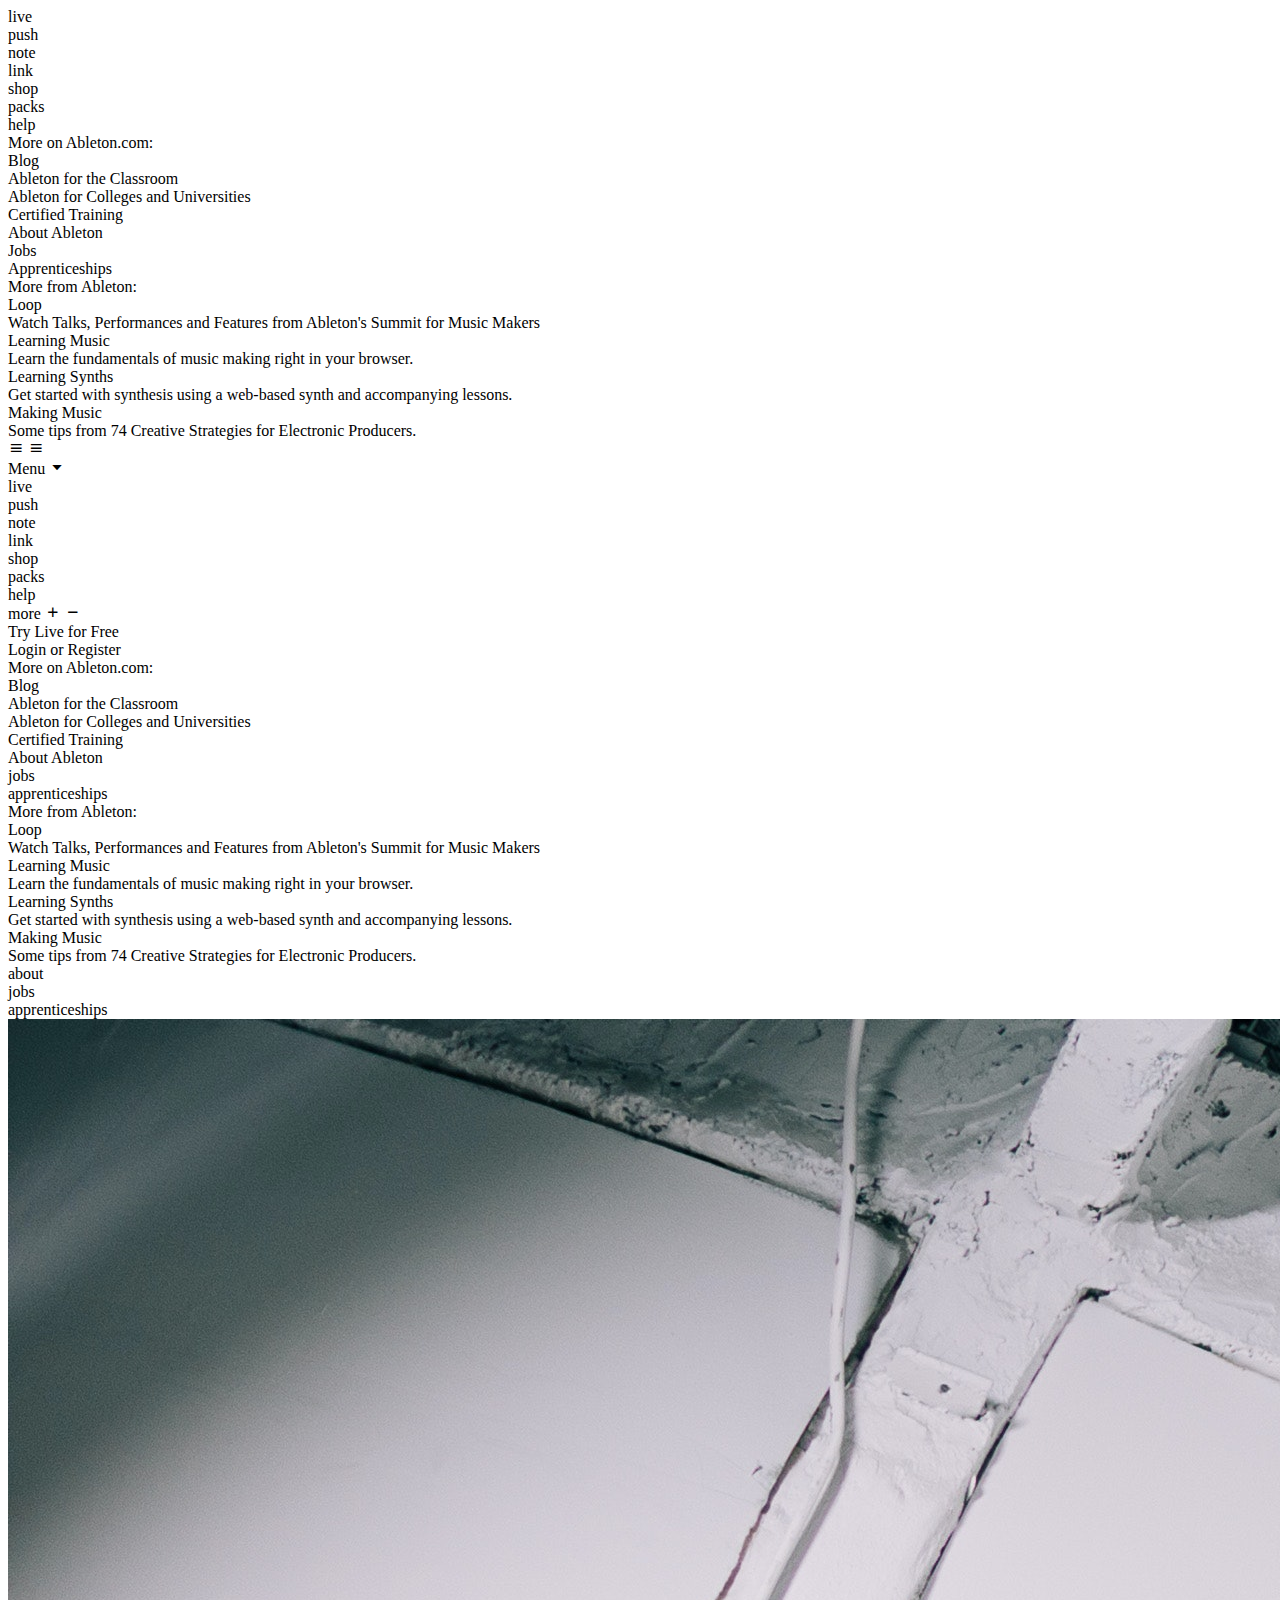
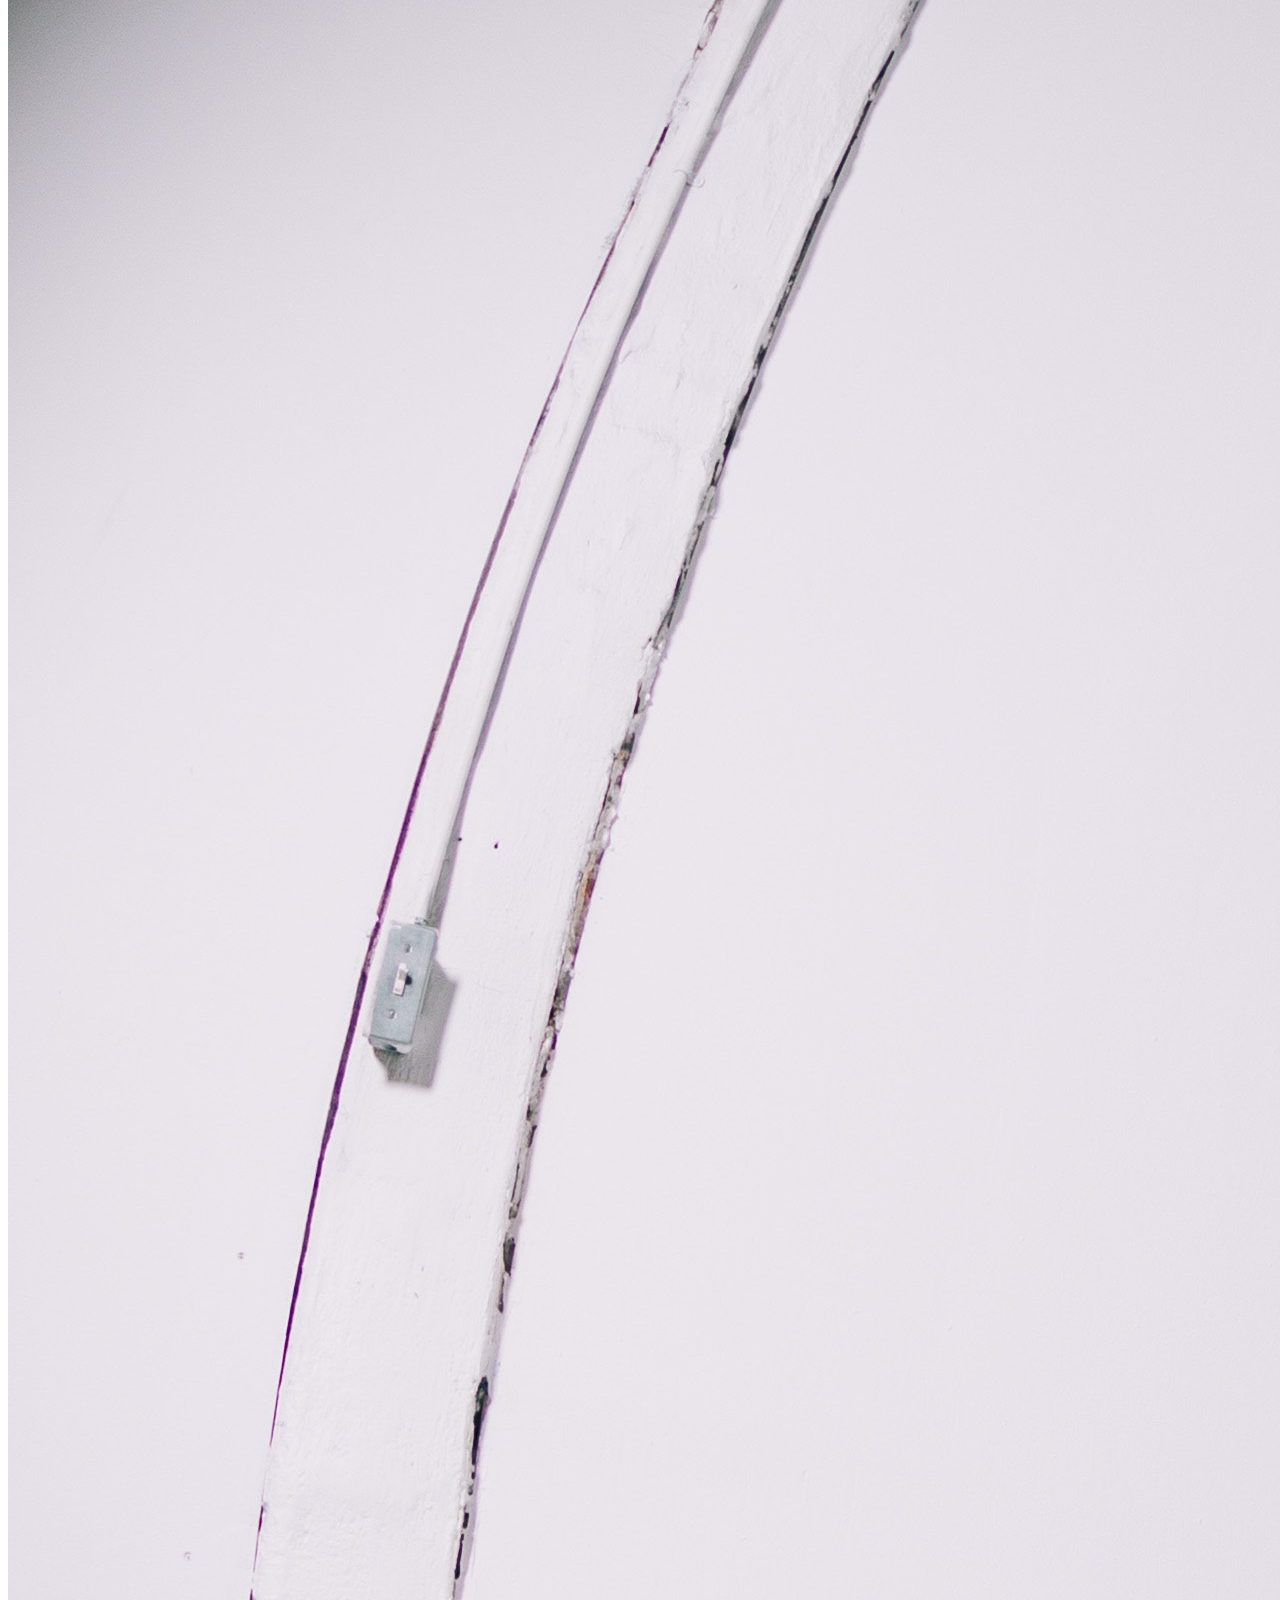
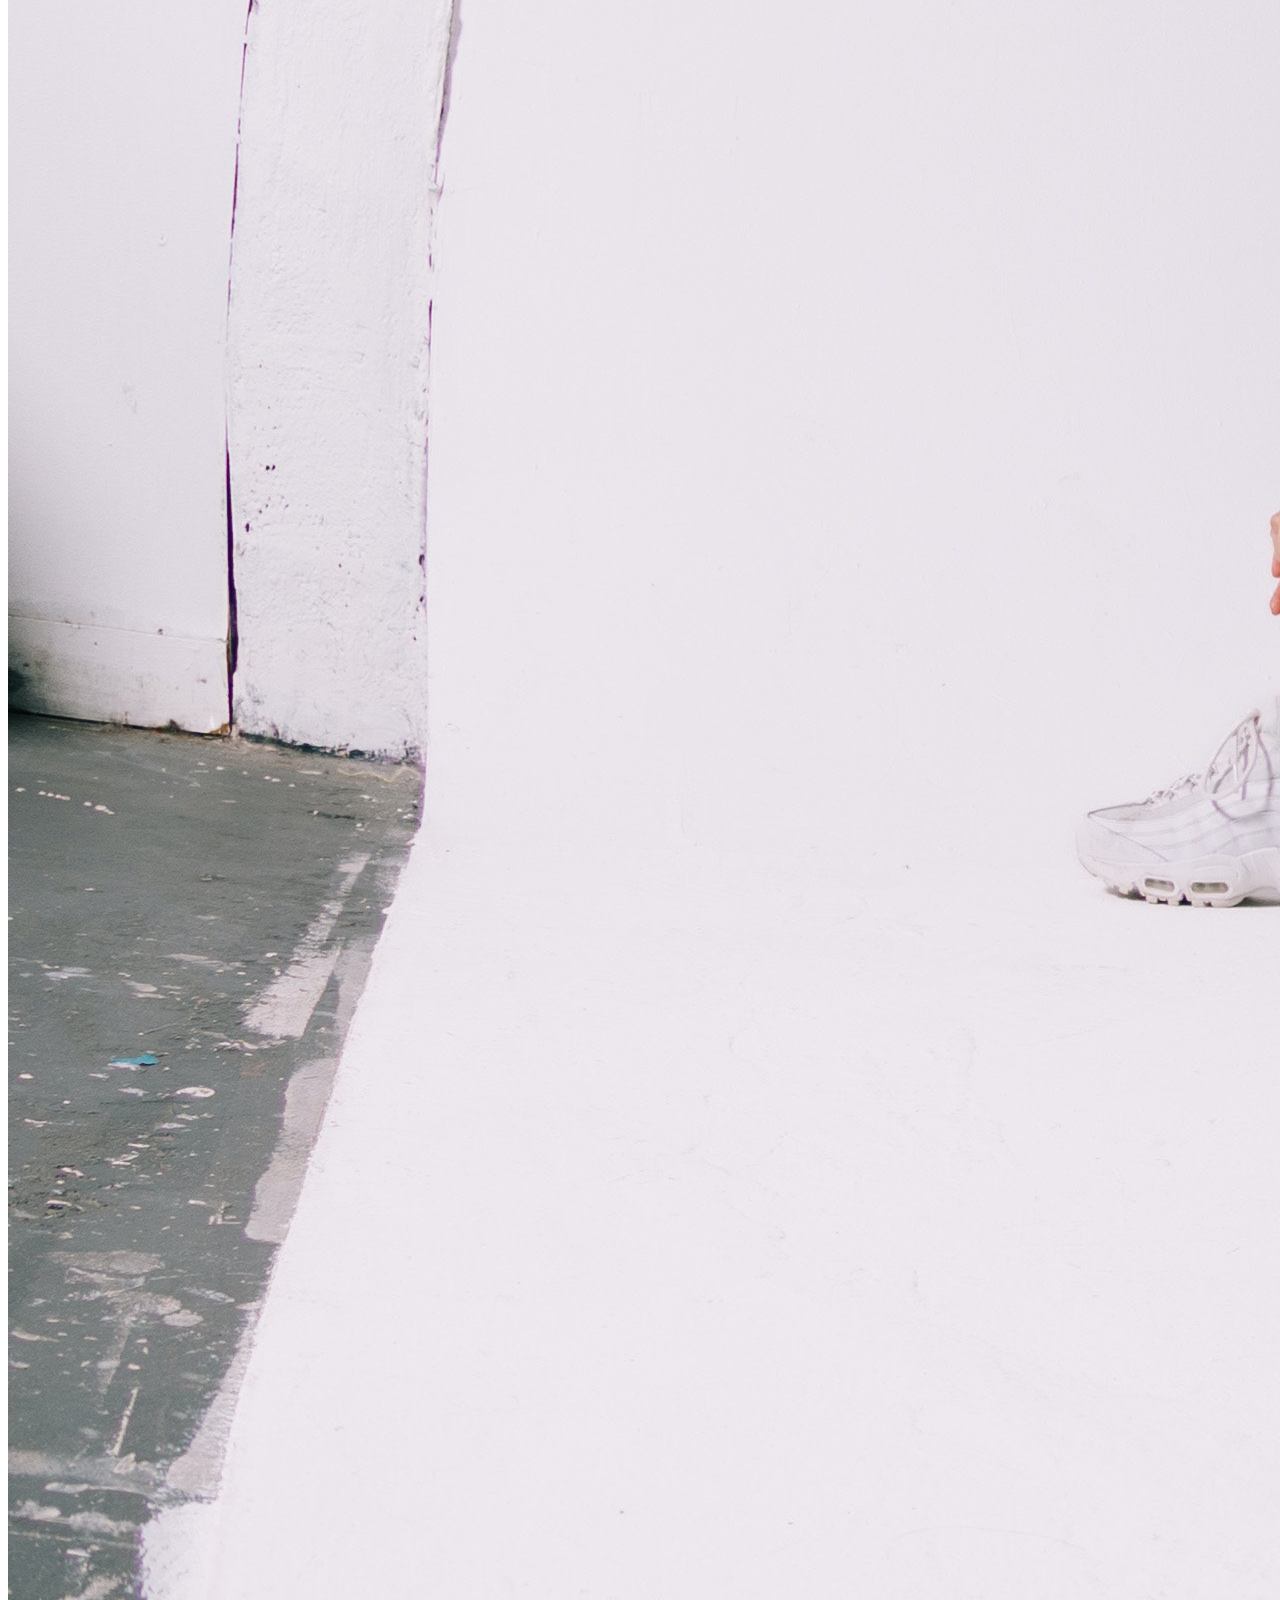
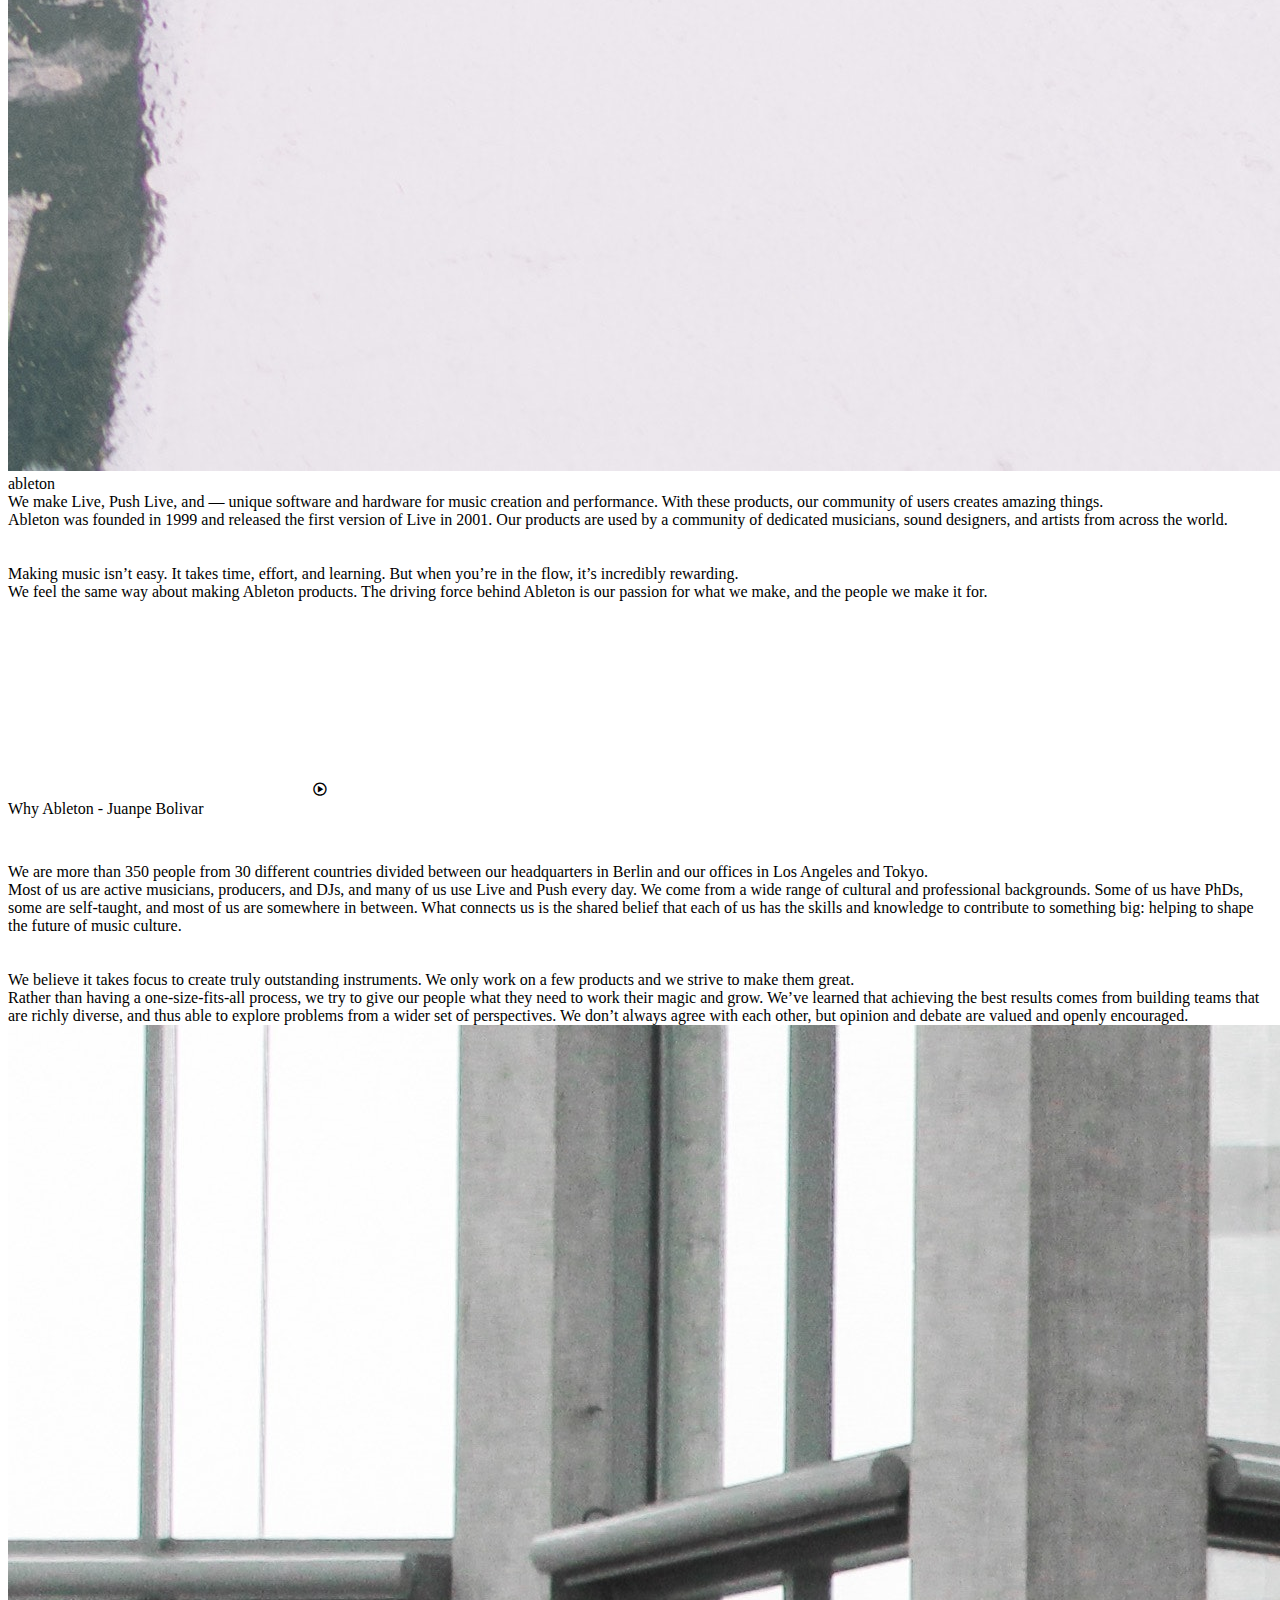
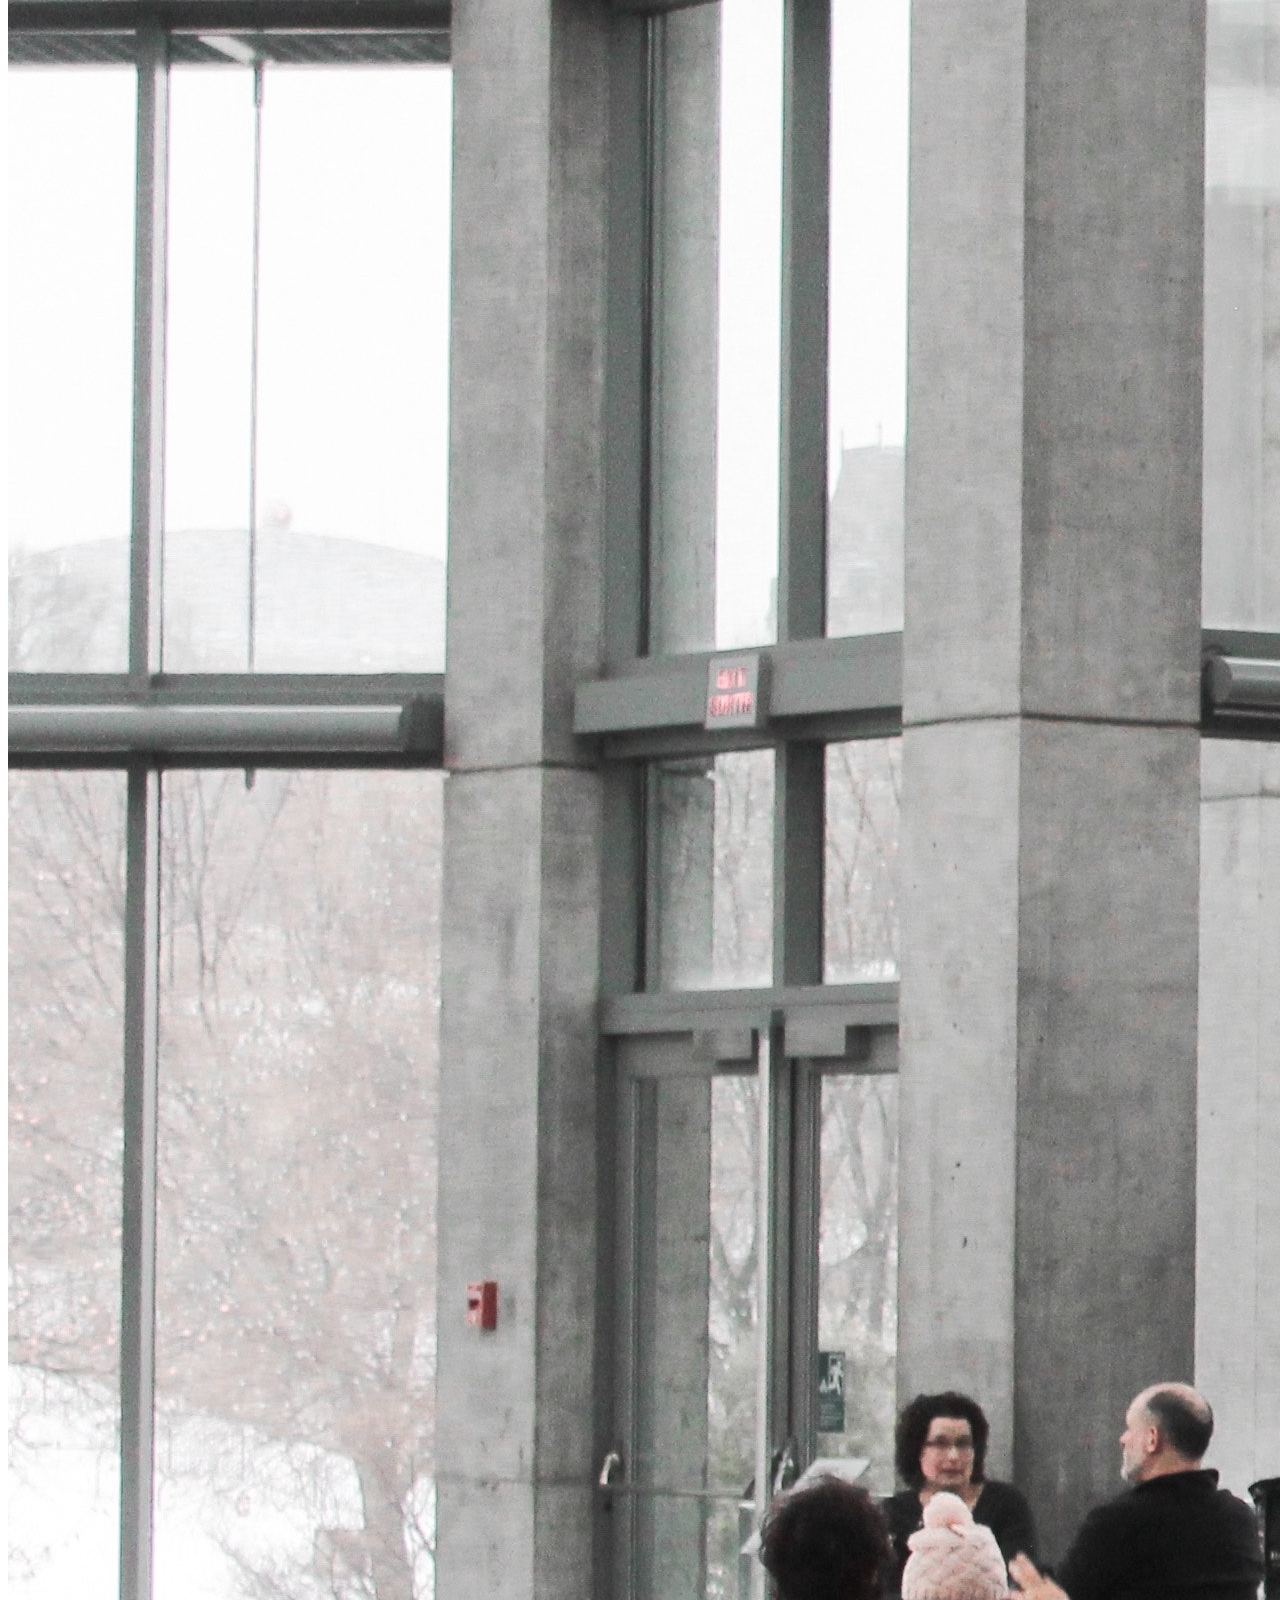
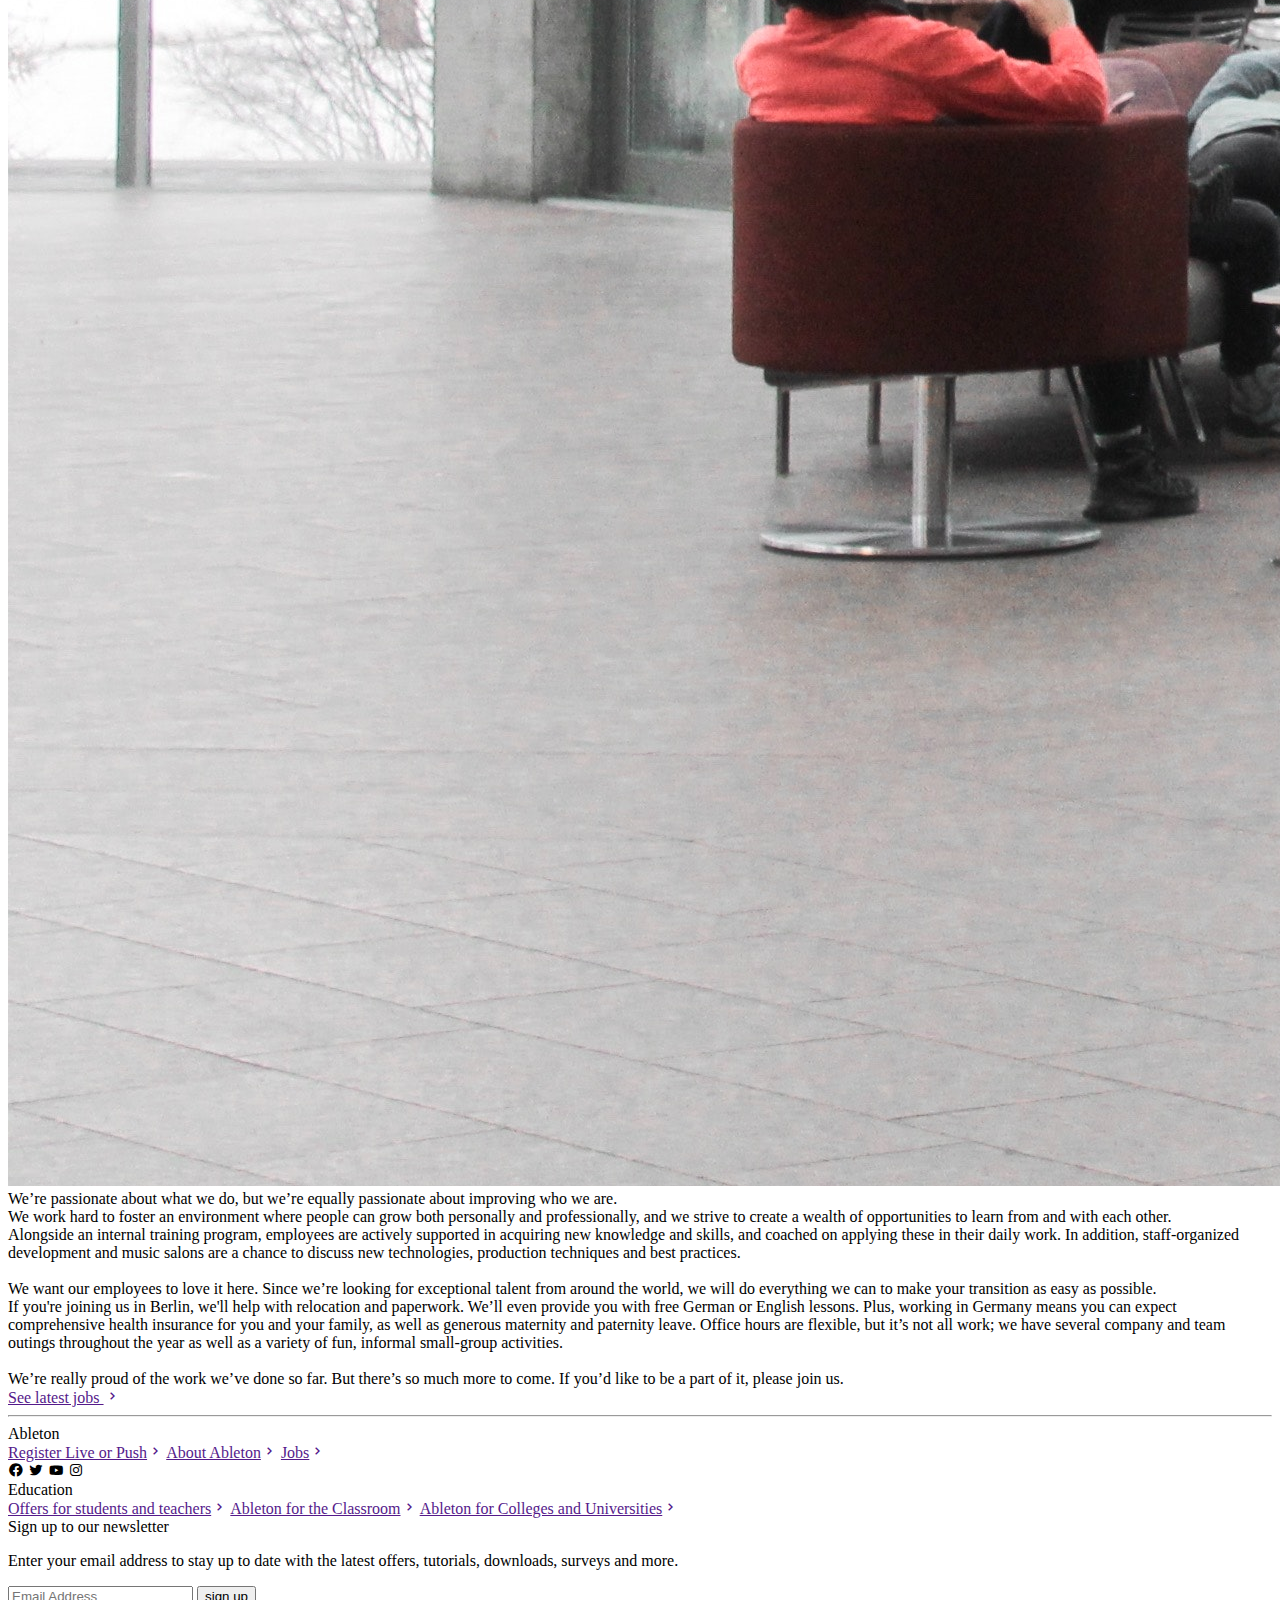
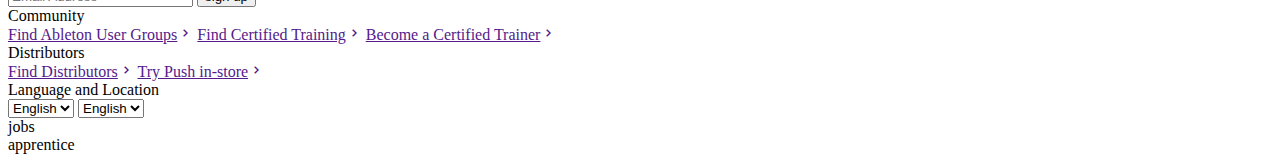
==== Ableton/index.html @ a2ae0f36 "Ableton" ====
<!DOCTYPE html>
<html lang="en">

<head>
    <meta charset="UTF-8">
    <meta http-equiv="X-UA-Compatible" content="IE=edge">
    <meta name="viewport" content="width=device-width, initial-scale=1.0">
    <title>Document</title>
    <link rel="stylesheet" href="/index.css">
    <!-- importing boxicons -->
    <link href='https://unpkg.com/boxicons@2.1.4/css/boxicons.min.css' rel='stylesheet'>
    <!-- import gfont jost -->
    <link rel="preconnect" href="https://fonts.googleapis.com">
    <link rel="preconnect" href="https://fonts.gstatic.com" crossorigin>
    <link href="https://fonts.googleapis.com/css2?family=Jost&display=swap" rel="stylesheet">
</head>

<body>
    <div class="content">
        <div class="overlay-nav" id="hidden_nav">
            <div class="hidnav">
                <div class="hidnav-nav">
                    <div class="nav-item">live</div>
                    <div class="nav-item">push</div>
                    <div class="nav-item">note</div>
                    <div class="nav-item">link</div>
                    <div class="nav-item">shop</div>
                    <div class="nav-item">packs</div>
                    <div class="nav-item">help</div>
                </div>
                <div class="more-info">
                    <div class="top-info">
                        <div class="heading">More on Ableton.com:</div>
                        <div class="items">
                            <div class="item">Blog</div>
                            <div class="item">Ableton for the Classroom</div>
                            <div class="item">Ableton for Colleges and Universities</div>
                            <div class="item">Certified Training</div>
                            <div class="item" id="about" onclick="setSelected('about')">About Ableton</div>
                            <div class="item">Jobs</div>
                            <div class="item">Apprenticeships</div>
                        </div>
                    </div>
                    <div class="bottom-info">
                        <div class="heading">More from Ableton:</div>
                        <div class="sub-contents">
                            <div class="sub-content">
                                <div class="sub-heading">Loop</div>
                                <div class="contents">
                                    Watch Talks, Performances and Features from Ableton's Summit for Music Makers
                                </div>
                            </div>
                            <div class="sub-content">
                                <div class="sub-heading">Learning Music</div>
                                <div class="contents">
                                    Learn the fundamentals of music making right in your browser.
                                </div>
                            </div>
                            <div class="sub-content">
                                <div class="sub-heading">Learning Synths</div>
                                <div class="contents">
                                    Get started with synthesis using a web-based synth and accompanying lessons.
                                </div>
                            </div>
                            <div class="sub-content">
                                <div class="sub-heading">Making Music</div>
                                <div class="contents">
                                    Some tips from 74 Creative Strategies for Electronic Producers.
                                </div>
                            </div>
                        </div>
                    </div>
                </div>
            </div>
        </div>
        <header>
            <nav class="main-nav">
                <div class="before-drop">
                    <div class="logo">
                        <span>
                            <i class='bx bx-menu'></i>
                        </span>
                        <i class='bx bx-menu'></i>
                    </div>
                    <div class="nav-item ham" onclick="shownav()">Menu <span><i class='bx bx-caret-down'></i></span>
                    </div>

                    <div class="nav-items">
                        <div class="nav-item">live</div>
                        <div class="nav-item">push</div>
                        <div class="nav-item">note</div>
                        <div class="nav-item">link</div>
                        <div class="nav-item">shop</div>
                        <div class="nav-item">packs</div>
                        <div class="nav-item">help</div>
                        <div class="nav-item" id="more" onclick="toggleshow()">more
                            <span id="icon">
                                <i class='bx bx-plus'></i>
                            </span>
                            <span id="icon2">
                                <i class='bx bx-minus'></i>
                            </span>
                        </div>
                    </div>
                    <div class="logins">
                        <div class="try">Try Live for Free</div>
                        <div class="login">Login or Register</div>
                    </div>
                </div>
                <div class="dropdown" id="dropdown">
                    <div class="more-info">
                        <div class="top-info">
                            <div class="heading">More on Ableton.com:</div>
                            <div class="items">
                                <div class="item">Blog</div>
                                <div class="item">Ableton for the Classroom</div>
                                <div class="item">Ableton for Colleges and Universities</div>
                                <div class="item">Certified Training</div>
                                <div class="item" id="about" onclick="setSelected('about')">About Ableton</div>
                                <div class="nav-item" onclick="setSelected('jobs')">jobs</div>
                                <div class="nav-item" onclick="setSelected('apprentice')">apprenticeships</div>
                            </div>
                        </div>
                        <div class="bottom-info">
                            <div class="heading">More from Ableton:</div>
                            <div class="sub-contents">
                                <div class="sub-content">
                                    <div class="sub-heading">Loop</div>
                                    <div class="contents">
                                        Watch Talks, Performances and Features from Ableton's Summit for Music Makers
                                    </div>
                                </div>
                                <div class="sub-content">
                                    <div class="sub-heading">Learning Music</div>
                                    <div class="contents">
                                        Learn the fundamentals of music making right in your browser.
                                    </div>
                                </div>
                                <div class="sub-content">
                                    <div class="sub-heading">Learning Synths</div>
                                    <div class="contents">
                                        Get started with synthesis using a web-based synth and accompanying lessons.
                                    </div>
                                </div>
                                <div class="sub-content">
                                    <div class="sub-heading">Making Music</div>
                                    <div class="contents">
                                        Some tips from 74 Creative Strategies for Electronic Producers.
                                    </div>
                                </div>
                            </div>
                        </div>
                    </div>
                </div>


            </nav>

            <nav>
                <div class="sub-nav-items sub-nav">
                    <div class="nav-item" id="about" onclick="setSelected('about')">about</div>
                    <div class="nav-item" id="jobs" onclick="setSelected('jobs')">jobs</div>
                    <div class="nav-item" id="apprentice" onclick="setSelected('apprentice')">apprenticeships</div>
                </div>
            </nav>
        </header>
        <section id="about-content">
            <div>
                <div class="topsection">
                    <div class="test">
                        <img src="./assets/img/pic1.jpg" />
                        <div class="brand">ableton</div>
                    </div>

                </div>
            </div>

            <div class="intro-text">
                <div class="intro-bold">
                    We make <span>Live</span>, <span>Push</span> <span>Live</span>, and — unique software and hardware
                    for
                    music creation and performance. With these products, our community of users creates amazing things.
                </div>
                <div class="intro-reg">
                    Ableton was founded in 1999 and released the first version of Live in 2001. Our products are used by
                    a
                    community of dedicated musicians, sound designers, and artists from across the world.
                </div>
            </div>

            <div class="gallery1">
                <img class="big-image" src="/assets/img/pic3.jpg" alt="">

                <div class="backsplash">
                    <img class="small-image" src="/assets/img/pic2.jpg" alt="">
                </div>
            </div>

            <div class="intro-text">
                <div class="intro-bold">
                    Making music isn’t easy. It takes time, effort, and learning. But when you’re in the flow, it’s
                    incredibly rewarding.
                </div>
                <div class="intro-reg">
                    We feel the same way about making Ableton products. The driving force behind Ableton is our passion
                    for
                    what we make, and the people we make it for.
                </div>
            </div>

            <div style="margin: 5vh 0">
                <div class="video1">
                    <video id="vid" src="/assets/vid/video.mp4"></video>
                    <i id="play" class='bx bx-play-circle'></i>
                    <div class="caption">Why Ableton - Juanpe Bolivar</div>
                </div>
            </div>

            <div class="intro-text">
                <div class="intro-bold">
                    We are more than 350 people from 30 different countries divided between our headquarters in Berlin
                    and our offices in Los Angeles and Tokyo.
                </div>
                <div class="intro-reg">
                    Most of us are active musicians, producers, and DJs, and many of us use Live and Push every day. We
                    come from a wide range of cultural and professional backgrounds. Some of us have PhDs, some are
                    self-taught, and most of us are somewhere in between. What connects us is the shared belief that
                    each of us has the skills and knowledge to contribute to something big: helping to shape the future
                    of music culture.
                </div>
            </div>

            <div class="gallery2">
                <img class="big-image2" src="/assets/img/pic6.jpg" alt="">

                <div class="backsplash2">
                    <img class="small-image12" src="/assets/img/pic4.jpg" alt="">
                    <img class="small-image12" src="/assets/img/pic5.jpg" alt="">
                </div>
            </div>

            <div class="intro-text">
                <div class="intro-bold">
                    We believe it takes focus to create truly outstanding instruments. We only work on a few products
                    and we strive to make them great.
                </div>
                <div class="intro-reg">
                    Rather than having a one-size-fits-all process, we try to give our people what they need to work
                    their magic and grow. We’ve learned that achieving the best results comes from building teams that
                    are richly diverse, and thus able to explore problems from a wider set of perspectives. We don’t
                    always agree with each other, but opinion and debate are valued and openly encouraged.
                </div>
            </div>

            <div>
                <div class="topsection">
                    <div class="test">
                        <img src="./assets/img/pic7.jpg" />
                    </div>

                </div>
            </div>

            <div class="intro-text">
                <div class="intro-bold">
                    We’re passionate about what we do, but we’re equally passionate about improving who we are.
                </div>
                <div class="intro-reg">
                    We work hard to foster an environment where people can grow both personally and professionally, and
                    we strive to create a wealth of opportunities to learn from and with each other.
                </div>
                <div class="intro-reg">
                    Alongside an internal training program, employees are actively supported in acquiring new knowledge
                    and skills, and coached on applying these in their daily work. In addition, staff-organized
                    development and music salons are a chance to discuss new technologies, production techniques and
                    best practices.
                </div>
            </div>

            <div class="gallery3">
                <div class="backsplash3">
                </div>
                <div class="g3-images">
                    <img class="big-image3" src="/assets/img/pic8.jpg" alt="">
                    <img class="small-image13" src="/assets/img/pic9.jpg" alt="">
                </div>
            </div>

            <div class="intro-text">
                <div class="intro-bold">
                    We want our employees to love it here. Since we’re looking for exceptional talent from around the
                    world, we will do everything we can to make your transition as easy as possible.
                </div>
                <div class="intro-reg">
                    If you're joining us in Berlin, we'll help with relocation and paperwork. We’ll even provide you
                    with free German or English lessons. Plus, working in Germany means you can expect comprehensive
                    health insurance for you and your family, as well as generous maternity and paternity leave. Office
                    hours are flexible, but it’s not all work; we have several company and team outings throughout the
                    year as well as a variety of fun, informal small-group activities.
                </div>
            </div>

            <div class="gallery4">
                <img class="g4-image" src="/assets/img/pic8.jpg" alt="">
                <div class="g4-text">
                    <div class="">
                        We’re really proud of the work we’ve done so far. But there’s so much more to come. If you’d
                        like to
                        be a part of it, please join us.
                        <br>
                        <a href="" class="try">See latest jobs <i class='bx bx-chevron-right'></i></a>

                    </div>
                </div>
            </div>

            <hr class="line">

            <footer>
                <div class="footer">
                    <div class="footer-title">Ableton</div>
                    <div class="footer-top-row">
                        <div class="footer-link-group">
                            <a class="footer-link-item" href="">Register Live or Push<i class='bx bx-chevron-right'></i></a>
                            <a class="footer-link-item" href="">About Ableton<i class='bx bx-chevron-right'></i></a>
                            <a class="footer-link-item" href="">Jobs<i class='bx bx-chevron-right'></i></a>
                            <div class="social-links">
                                <i class='bx bxl-facebook-circle'></i>
                                <i class='bx bxl-twitter'></i>
                                <i class='bx bxl-youtube'></i>
                                <i class='bx bxl-instagram'></i>
                            </div>
                        </div>
                        <div class="footer-link-group">
                            <div class="footer-link-group-title">Education</div>
                            <a class="footer-link-item" href="">Offers for students and teachers<i class='bx bx-chevron-right'></i></a>
                            <a class="footer-link-item" href="">Ableton for the Classroom<i class='bx bx-chevron-right'></i></a>
                            <a class="footer-link-item" href="">Ableton for Colleges and Universities<i class='bx bx-chevron-right'></i></a>
                        </div>
                        <div class="footer-link-group">
                            <div>
                                <div class="footer-link-group-title">Sign up to our newsletter</div>
                                <p>Enter your email address to stay up to date with the latest offers, tutorials, downloads, surveys and more.</p>
                            </div>
                            <div class="email">
                                <input type="email" name="" id="" placeholder="Email Address">
                                <input type="button" value="sign up">
                            </div>
                        </div>
                    </div>
                    <div class="footer-bottom-row">
                        <div class="footer-link-group">
                            <div class="footer-link-group-title">Community</div>
                            <a class="footer-link-item" href="">Find Ableton User Groups<i class='bx bx-chevron-right'></i></a>
                            <a class="footer-link-item" href="">Find Certified Training<i class='bx bx-chevron-right'></i></a>
                            <a class="footer-link-item" href="">Become a Certified Trainer<i class='bx bx-chevron-right'></i></a>
                        </div>
                        <div class="footer-link-group">
                            <div class="footer-link-group-title">Distributors</div>
                            <a class="footer-link-item" href="">Find Distributors<i class='bx bx-chevron-right'></i></a>
                            <a class="footer-link-item" href="">Try Push in-store<i class='bx bx-chevron-right'></i></a>
                        </div>
                        <div class="footer-link-group">
                            <div class="footer-link-group-title">Language and Location</div>
                            <div class="langloc">
                                <select name="lang" id="">
                                    <option value="1">English</option>
                                    <option value="1">English</option>
                                    <option value="1">English</option>
                                    <option value="1">English</option>
                                </select>
                                <select name="lang" id="">
                                    <option value="1">English</option>
                                    <option value="1">English</option>
                                    <option value="1">English</option>
                                    <option value="1">English</option>
                                </select>
                            </div>
                        </div>
                    </div>
                </div>
            </footer>
    </div>

    </section>
    <section id="job-content">
        jobs
    </section>
    <section id="apprentice-content">
        apprentice
    </section>


    </div>
    <script>
        const selected = 'about'
        const abouts = document.querySelectorAll('#about');
        const jobs = document.getElementById('jobs');
        const apprentice = document.getElementById('apprentice');

        const abcontent = document.getElementById('about-content')
        const jbcontent = document.getElementById('job-content')
        const appcontent = document.getElementById('apprentice-content')

        const play = document.getElementById('play')
        const vid = document.getElementById('vid')

        var more = document.getElementById('more')
        var plus = document.getElementById('icon')
        var minus = document.getElementById('icon2')
        var dropdown = document.getElementById('dropdown')
        var hidden_nav = document.getElementById('hidden_nav')
        function toggleshow() {
            if (dropdown.style.display === 'block') {
                dropdown.style.display = 'none'
                plus.style.display = 'inline'
                minus.style.display = 'none'
            } else {
                dropdown.style.display = 'block'
                plus.style.display = 'none'
                minus.style.display = 'inline'
            }
        }
        function shownav() {
            if (hidden_nav.style.display === 'inline') {
                hidden_nav.style.display = 'none'
            } else {
                hidden_nav.style.display = 'inline'
            }
        }

        function setSelected(value) {
            this.selected = value
            console.log(this.selected)
            if (this.selected === "about") {
                for (let i = 0; i < abouts.length; i++) {
                    abouts[i].classList.add("active")

                }
                jobs.classList.remove("active")
                apprentice.classList.remove("active")
                abcontent.style.display = 'block'
                jbcontent.style.display = 'none'
                appcontent.style.display = 'none'

            } else if (this.selected === 'jobs') {
                for (let i = 0; i < abouts.length; i++) {
                    abouts[i].classList.remove("active")
                }
                jobs.classList.add("active")
                apprentice.classList.remove("active")
                abcontent.style.display = 'none'
                jbcontent.style.display = 'block'
                appcontent.style.display = 'none'

            } else if (this.selected === 'apprentice') {
                for (let i = 0; i < abouts.length; i++) {
                    abouts[i].classList.remove("active")
                }
                apprentice.classList.add("active")
                jobs.classList.remove("active")
                abcontent.style.display = 'none'
                jbcontent.style.display = 'none'
                appcontent.style.display = 'block'

            }
        }

        play.addEventListener("click", () => {
            vid.play()
            play.style.display = 'none'
        })
        vid.addEventListener("click", () => {
            vid.pause()
            play.style.display = 'block'
        })



    </script>
</body>

</html>
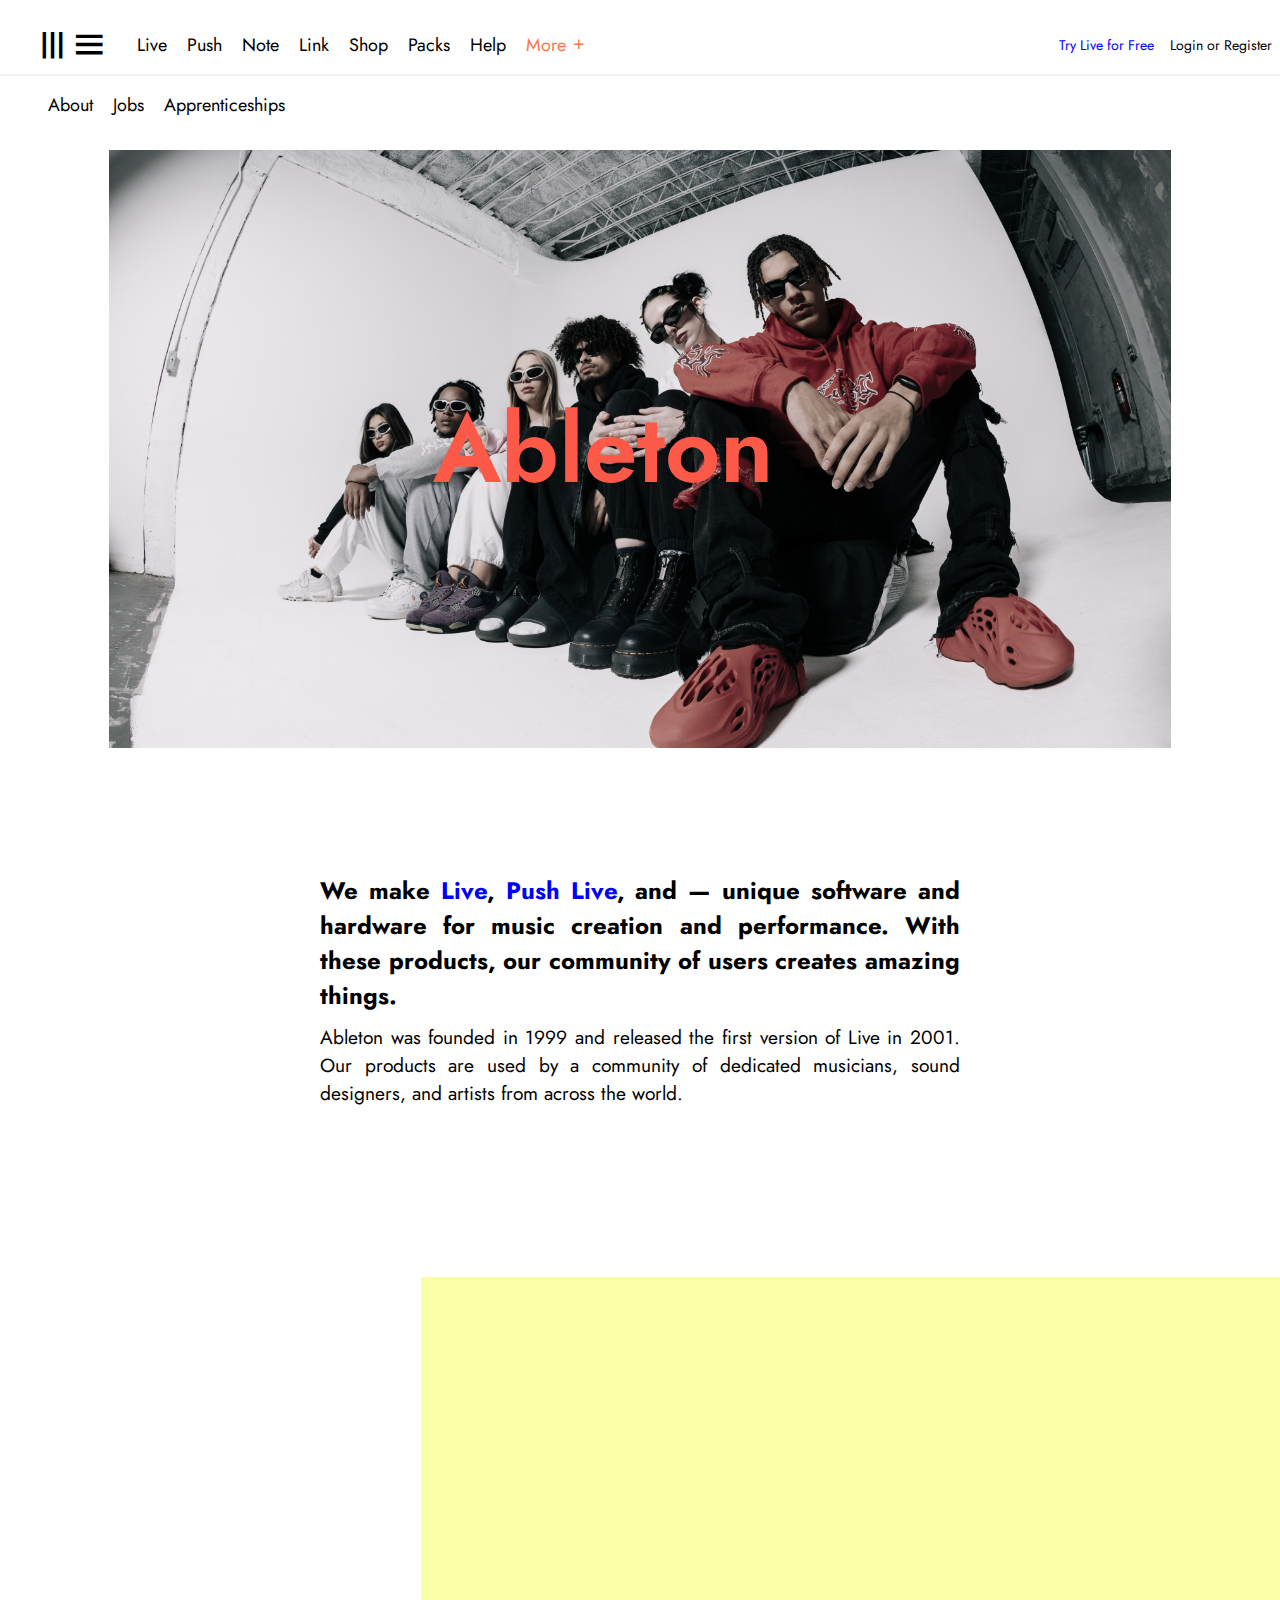
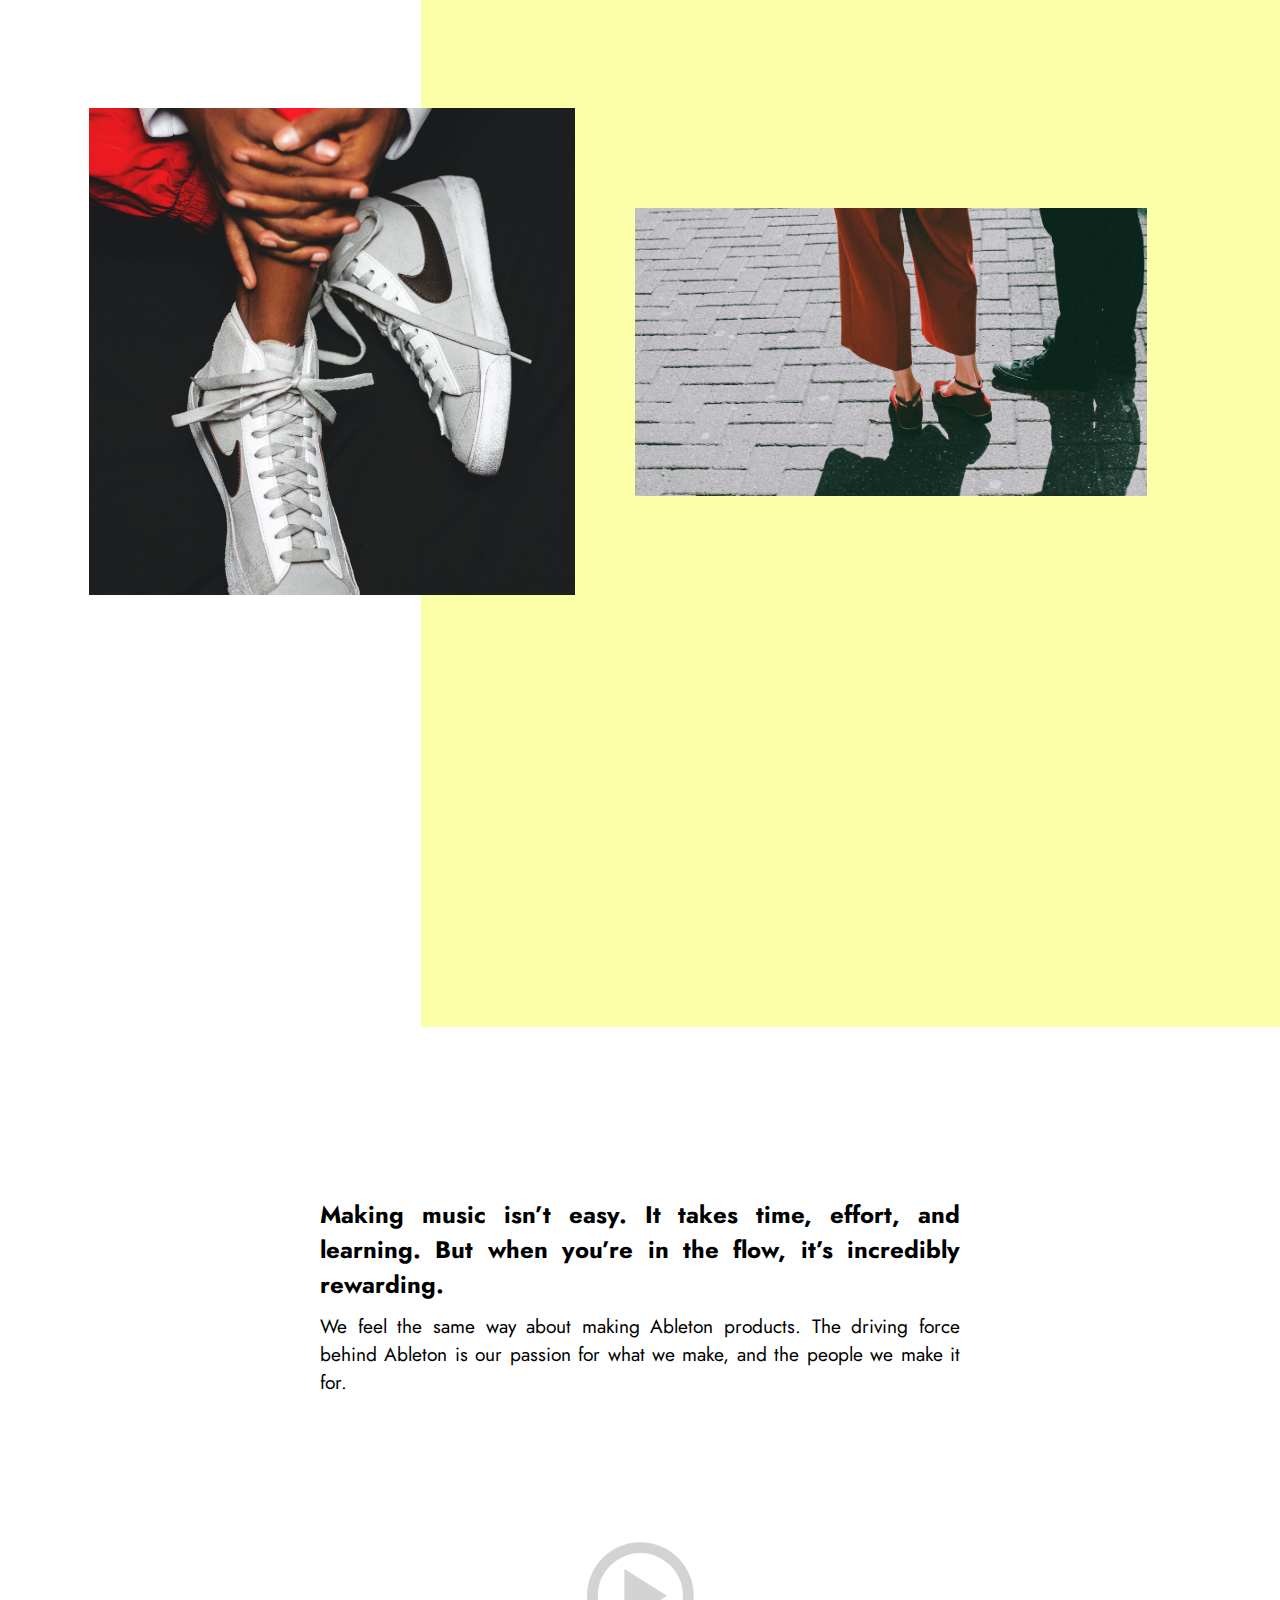
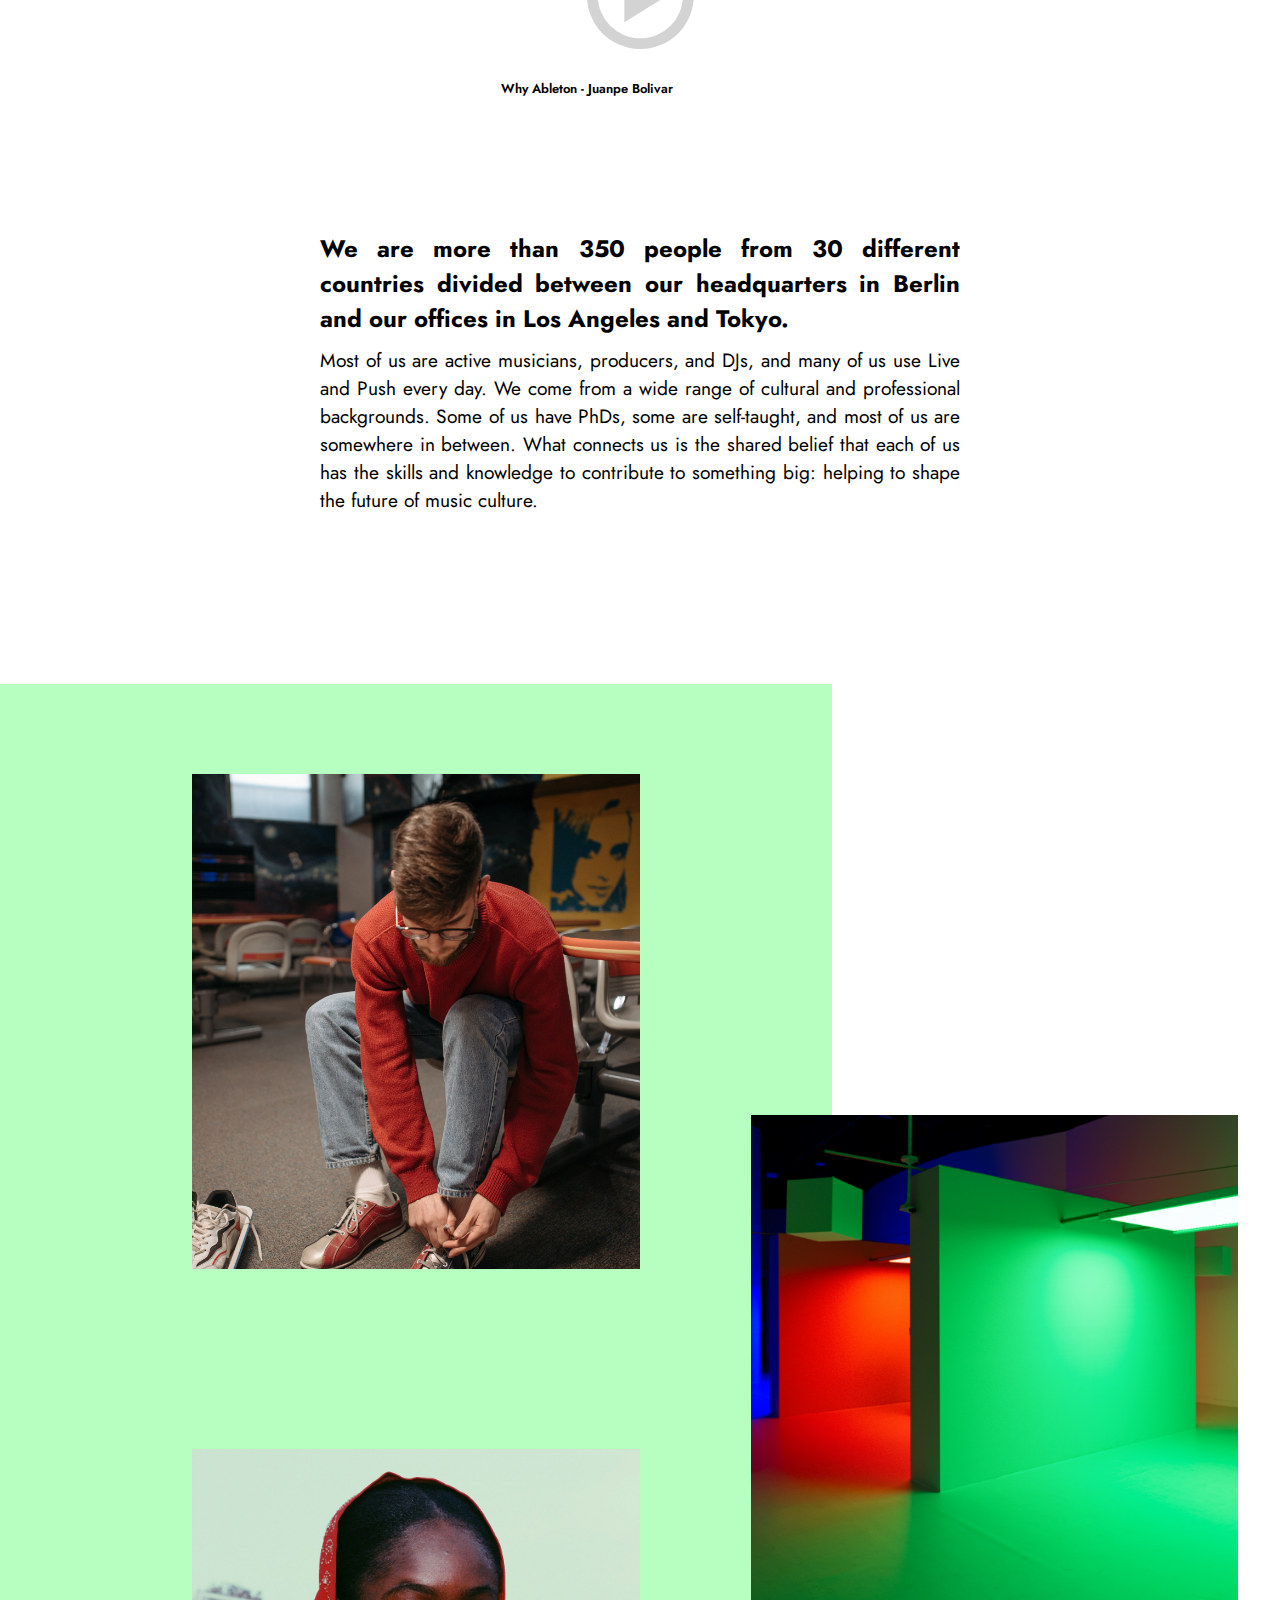
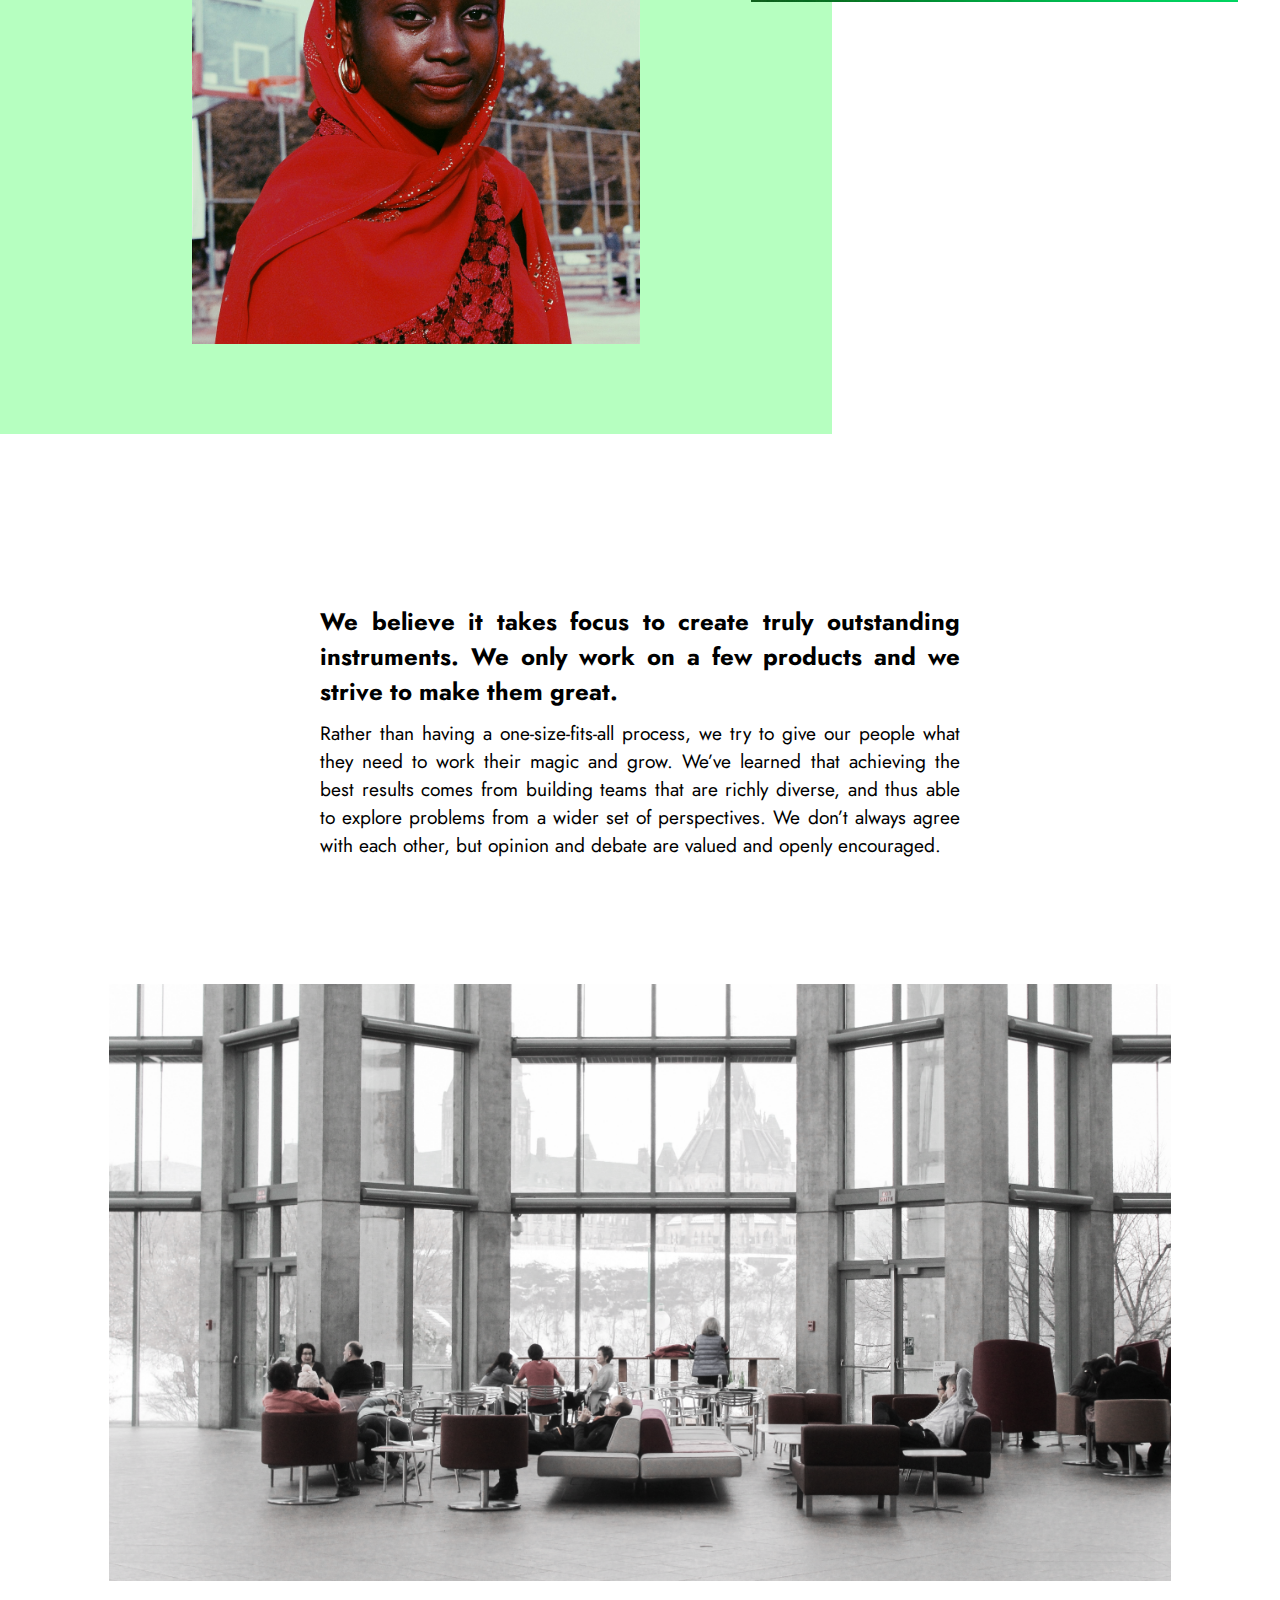
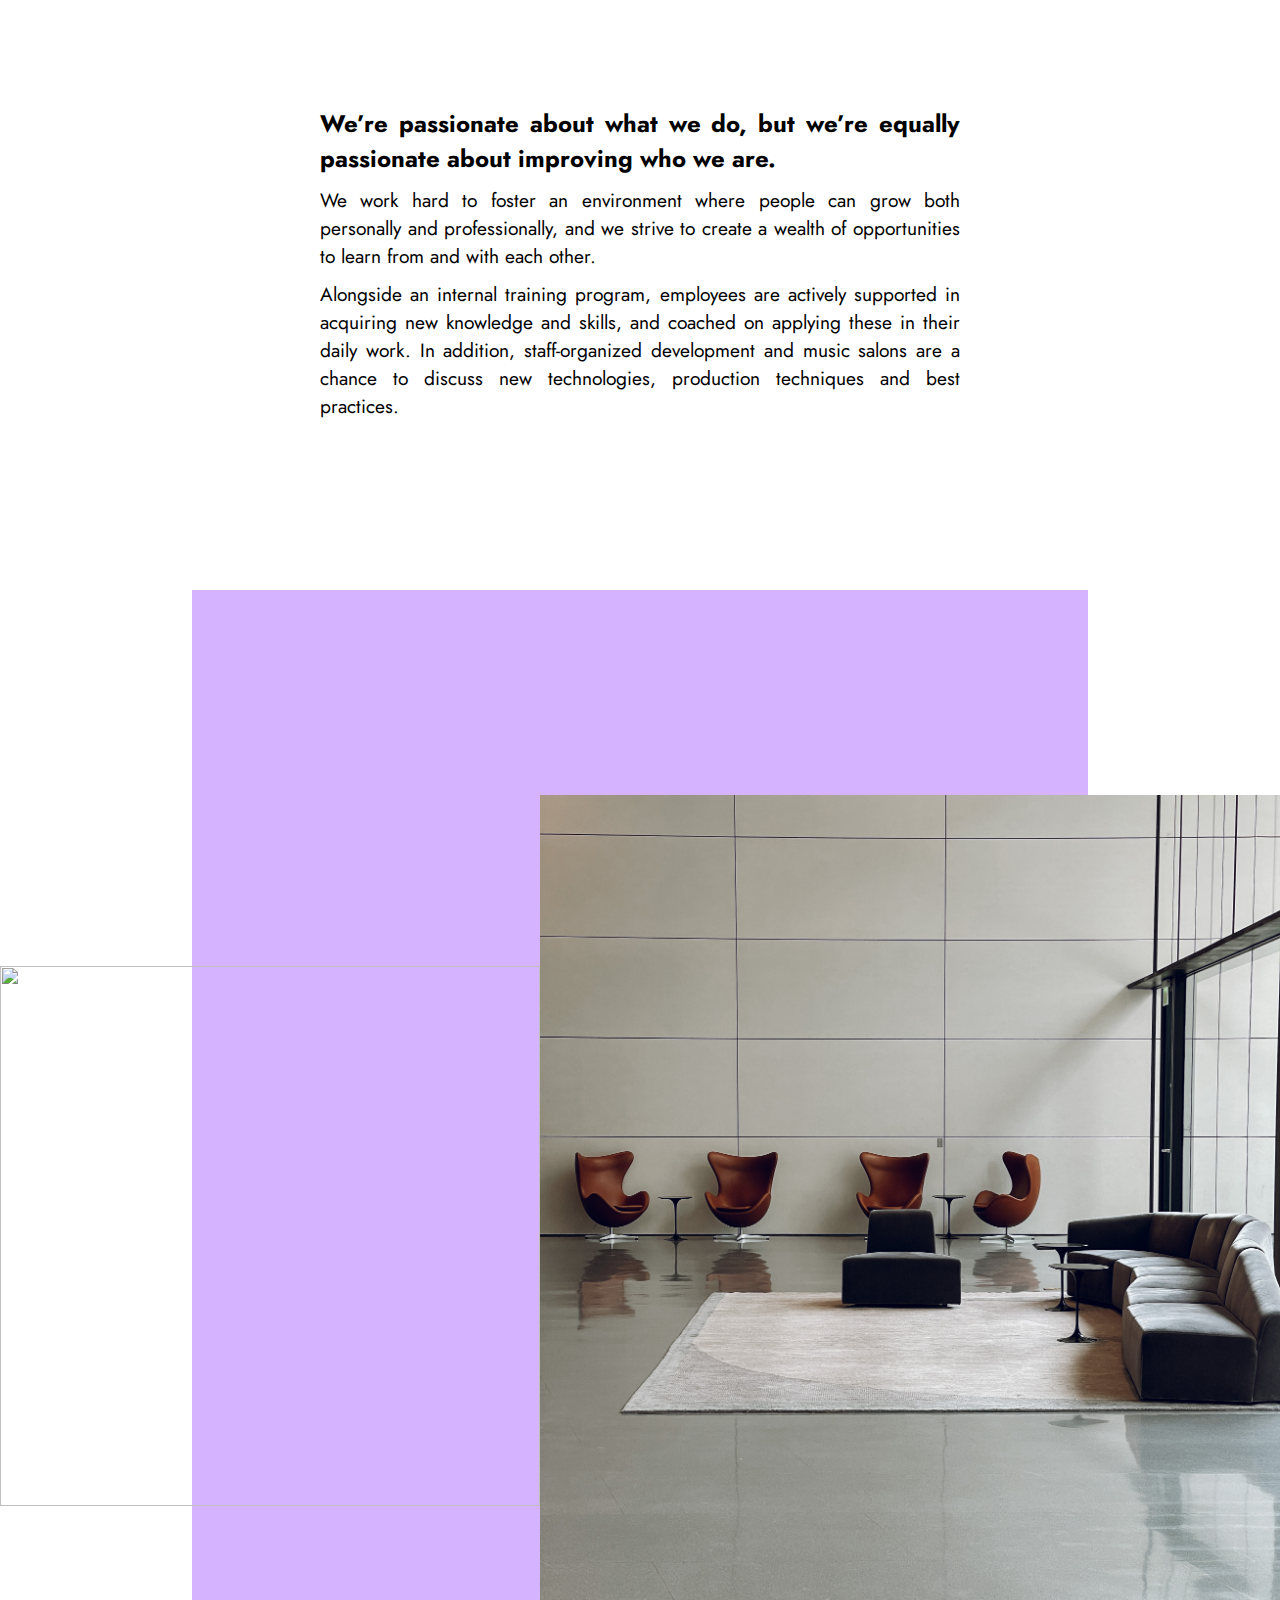
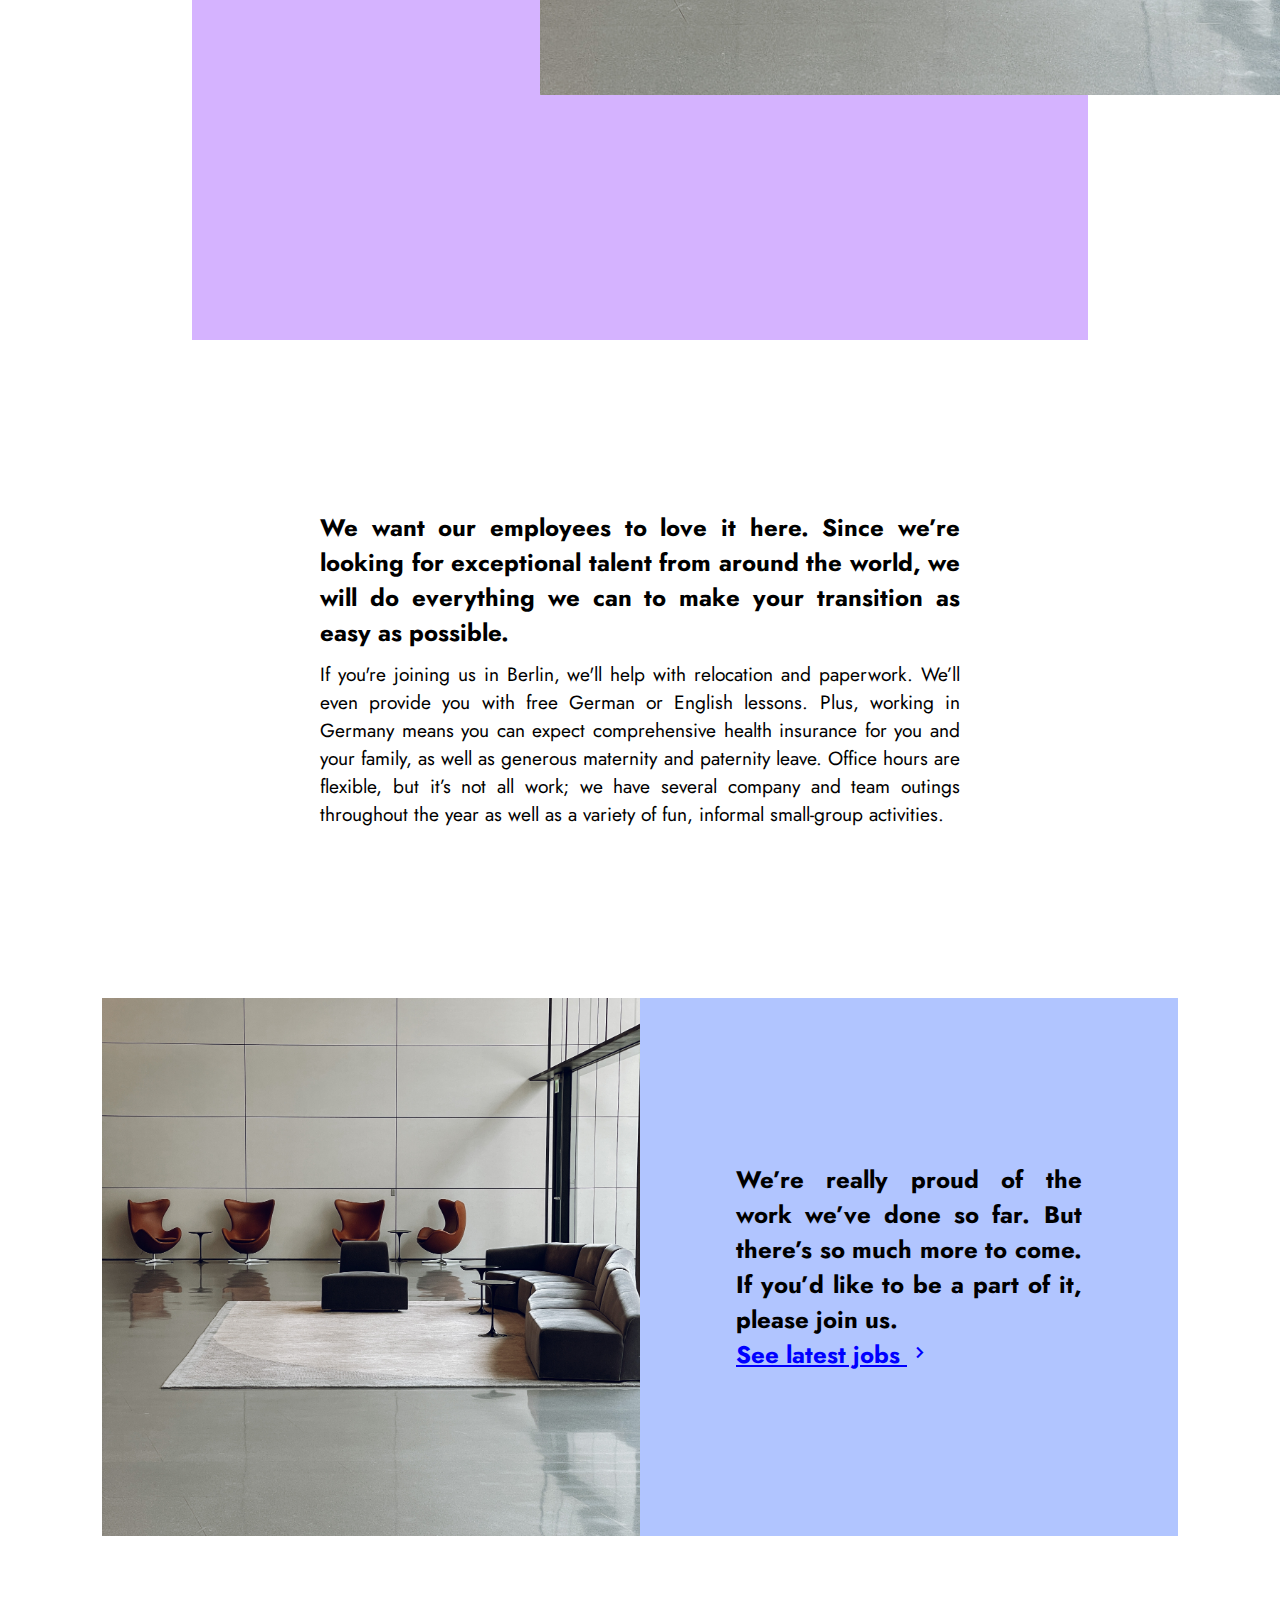
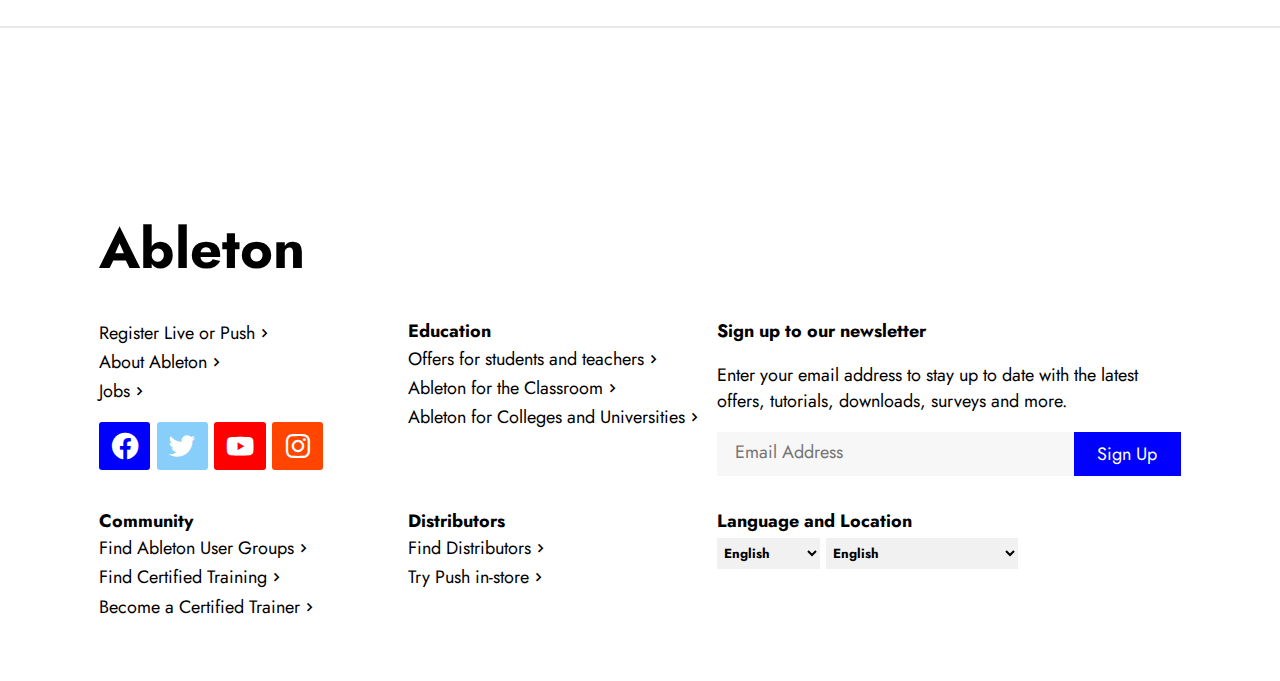
==== commit 9da09065: "footer completed and link path to assets fix" ====
--- a/Ableton/index.html
+++ b/Ableton/index.html
@@ -6,7 +6,7 @@
     <meta http-equiv="X-UA-Compatible" content="IE=edge">
     <meta name="viewport" content="width=device-width, initial-scale=1.0">
     <title>Document</title>
-    <link rel="stylesheet" href="/index.css">
+    <link rel="stylesheet" href="index.css">
     <!-- importing boxicons -->
     <link href='https://unpkg.com/boxicons@2.1.4/css/boxicons.min.css' rel='stylesheet'>
     <!-- import gfont jost -->
@@ -168,7 +168,7 @@
             <div>
                 <div class="topsection">
                     <div class="test">
-                        <img src="./assets/img/pic1.jpg" />
+                        <img src="assets/img/pic1.jpg" />
                         <div class="brand">ableton</div>
                     </div>
 
@@ -189,10 +189,10 @@
             </div>
 
             <div class="gallery1">
-                <img class="big-image" src="/assets/img/pic3.jpg" alt="">
+                <img class="big-image" src="assets/img/pic3.jpg" alt="">
 
                 <div class="backsplash">
-                    <img class="small-image" src="/assets/img/pic2.jpg" alt="">
+                    <img class="small-image" src="assets/img/pic2.jpg" alt="">
                 </div>
             </div>
 
@@ -210,7 +210,7 @@
 
             <div style="margin: 5vh 0">
                 <div class="video1">
-                    <video id="vid" src="/assets/vid/video.mp4"></video>
+                    <video id="vid" src="assets/vid/video.mp4"></video>
                     <i id="play" class='bx bx-play-circle'></i>
                     <div class="caption">Why Ableton - Juanpe Bolivar</div>
                 </div>
@@ -231,11 +231,11 @@
             </div>
 
             <div class="gallery2">
-                <img class="big-image2" src="/assets/img/pic6.jpg" alt="">
+                <img class="big-image2" src="assets/img/pic6.jpg" alt="">
 
                 <div class="backsplash2">
-                    <img class="small-image12" src="/assets/img/pic4.jpg" alt="">
-                    <img class="small-image12" src="/assets/img/pic5.jpg" alt="">
+                    <img class="small-image12" src="assets/img/pic4.jpg" alt="">
+                    <img class="small-image12" src="assets/img/pic5.jpg" alt="">
                 </div>
             </div>
 
@@ -255,7 +255,7 @@
             <div>
                 <div class="topsection">
                     <div class="test">
-                        <img src="./assets/img/pic7.jpg" />
+                        <img src="assets/img/pic7.jpg" />
                     </div>
 
                 </div>
@@ -281,8 +281,8 @@
                 <div class="backsplash3">
                 </div>
                 <div class="g3-images">
-                    <img class="big-image3" src="/assets/img/pic8.jpg" alt="">
-                    <img class="small-image13" src="/assets/img/pic9.jpg" alt="">
+                    <img class="big-image3" src="assets/img/pic8.jpg" alt="">
+                    <img class="small-image13" src="assets/img/pic9.jpg" alt="">
                 </div>
             </div>
 
@@ -301,7 +301,7 @@
             </div>
 
             <div class="gallery4">
-                <img class="g4-image" src="/assets/img/pic8.jpg" alt="">
+                <img class="g4-image" src="assets/img/pic8.jpg" alt="">
                 <div class="g4-text">
                     <div class="">
                         We’re really proud of the work we’ve done so far. But there’s so much more to come. If you’d
--- a/Ableton/index.css
+++ b/Ableton/index.css
@@ -0,0 +1,609 @@
+* {
+  font-family: "Jost", sans-serif;
+}
+
+body {
+  padding: 0;
+  margin: 0;
+  font-family: futur, sans-serif;
+  overflow-x: hidden;
+}
+.content {
+  display: grid;
+  width: 100%;
+}
+.active {
+  color: #ff764d;
+}
+
+nav {
+  padding-top: 1rem;
+}
+.main-nav {
+  border-bottom: 2px solid #d3d3d350;
+  display: grid;
+  align-items: center;
+}
+.sub-nav {
+  padding-left: 3rem;
+}
+.before-drop {
+  grid-area: 1/1/2/5;
+  display: grid;
+  align-items: center;
+  grid-template-columns: 0.6fr 4fr 1fr;
+}
+.logo {
+  display: grid;
+  justify-content: center;
+  font-size: 40px;
+  grid-template-columns: auto auto;
+  align-items: center;
+  grid-column-gap: 0;
+  cursor: pointer;
+}
+.logo > * {
+  padding: 0;
+  margin: 0;
+}
+.logo span {
+  transform: rotate(90deg);
+}
+.dropdown {
+  display: none;
+  grid-area: 2/1/3/5;
+}
+.more-info {
+  display: grid;
+}
+.top-info {
+  grid-area: 1/1/2/4;
+  padding: 2rem;
+  display: grid;
+}
+.heading {
+  font-size: 20px;
+  font-weight: 600;
+}
+.items {
+  font-size: 17px;
+  margin-top: 1rem;
+  display: grid;
+  grid-template-columns: repeat(7, auto);
+  justify-content: flex-start;
+}
+.item {
+  margin-inline: 15px;
+}
+.item:nth-child(1) {
+  margin-left: 0;
+}
+.bottom-info {
+  grid-area: 2/1/3/4;
+  display: grid;
+  padding: 2rem;
+  padding-top: 0;
+}
+.sub-heading {
+  font-weight: 600;
+  font-size: 18px;
+}
+.sub-contents {
+  margin-top: 1rem;
+  display: grid;
+  grid-template-columns: repeat(5, auto);
+}
+.sub-content {
+  padding-right: 1.5rem;
+}
+.contents {
+  margin-top: 0.5rem;
+
+  font-size: 17px;
+}
+.nav-items {
+  display: grid;
+  justify-content: flex-start;
+  grid-template-rows: auto;
+  grid-template-columns: repeat(8, auto);
+}
+.sub-nav-items {
+  display: grid;
+  justify-content: flex-start;
+  grid-template-rows: auto;
+  grid-template-columns: repeat(8, auto);
+}
+.nav-item {
+  text-transform: capitalize;
+  font-size: 18px;
+  margin-inline: 10px;
+  cursor: pointer;
+}
+#icon {
+  display: inline;
+}
+#icon2 {
+  display: none;
+}
+.nav-item:nth-child(8) {
+  color: #ff764d;
+  cursor: pointer;
+}
+.nav-item:nth-child(1) {
+  margin-left: 0;
+}
+.nav-item span {
+  font-size: medium;
+  font-weight: bold;
+}
+.ham {
+  display: none;
+}
+.logins {
+  display: grid;
+  grid-template-columns: auto auto;
+  justify-content: space-around;
+}
+.logins > * {
+  font-size: 14px;
+  margin-inline: 5px;
+  cursor: pointer;
+}
+.try {
+  color: blue;
+}
+section {
+  height: 100%;
+  width: 100%;
+}
+section div > * {
+  height: auto;
+  width: 100%;
+}
+.topsection {
+  margin-top: 2rem;
+  display: grid;
+  max-height: 90vh;
+  width: 100%;
+}
+.topsection img {
+  object-fit: cover;
+  width: 83vw;
+  filter: grayscale(60%);
+  aspect-ratio: 16/9;
+  margin-inline: auto;
+  max-height: 90vh;
+  grid-area: 1/1/4/4;
+}
+.brand {
+  /* position: absolute;
+  left: 40%;
+  transform: translate(-50%, 0);
+  top: 50%;
+  transform: translate(0, -50%); */
+  color: #fd5948;
+  text-transform: capitalize;
+  font-size: 6em;
+  font-weight: 600;
+  grid-area: 2/2/3/3;
+  z-index: 1;
+  align-self: center;
+  justify-self: center;
+}
+/* create grid stack using grid and grid areas. no need for absolute */
+.test {
+  display: grid;
+}
+.overlay-nav {
+  display: none;
+}
+
+.intro-text {
+  margin: 5vh 0;
+  padding: 5rem 0;
+  max-width: 50vw;
+  margin-inline: auto;
+  text-align: justify;
+}
+.intro-bold {
+  font-weight: bold;
+  font-size: x-large;
+}
+.intro-bold span {
+  color: blue;
+}
+.intro-reg {
+  margin-top: 10px;
+  font-size: larger;
+}
+
+.gallery1 {
+  margin: 10vh 0;
+  display: grid;
+  height: auto;
+  width: 100%;
+}
+.big-image {
+  width: 38vw;
+  aspect-ratio: 1/1;
+  object-fit: cover;
+  z-index: 99;
+  grid-area: 2/2/5/4;
+}
+.small-image {
+  width: 40vw;
+  object-fit: cover;
+  aspect-ratio: 16/9;
+  z-index: 99;
+  margin-left: 5rem;
+}
+.backsplash {
+  background-color: #fbffa7;
+  height: 150vh;
+  display: grid;
+  place-items: center;
+  grid-area: 1/3/6/6;
+}
+.gallery2 {
+  margin: 10vh 0;
+  display: grid;
+  height: auto;
+  width: 100%;
+}
+.big-image2 {
+  width: 38vw;
+  aspect-ratio: 1/1;
+  object-fit: cover;
+  z-index: 99;
+  grid-area: 2/3/5/5;
+  margin-left: 15rem;
+}
+.small-image12 {
+  width: 35vw;
+  height: 55vh;
+  object-fit: cover;
+  aspect-ratio: 1/1;
+  z-index: 99;
+}
+
+.backsplash2 {
+  background-color: #b6ffc0;
+  height: 150vh;
+  width: 65vw;
+  display: grid;
+  place-items: center;
+  grid-area: 1/1/6/4;
+}
+
+.gallery3 {
+  margin: 10vh 0;
+  display: grid;
+  height: auto;
+  width: 100%;
+}
+.g3-images {
+  grid-area: 1/1/5/8;
+  display: grid;
+  align-items: flex-start;
+  padding-top: 9rem;
+}
+.big-image3 {
+  height: 100vh;
+  aspect-ratio: 1/1;
+  object-fit: cover;
+  z-index: 99;
+  grid-area: 2/6/6/8;
+  justify-self: flex-end;
+}
+.small-image13 {
+  height: 60vh;
+  object-fit: cover;
+  aspect-ratio: 1/1;
+  z-index: 999;
+  grid-area: 3/2/4/5;
+  margin-bottom: 2rem;
+}
+
+.backsplash3 {
+  background-color: #d5b3ff;
+  height: 150vh;
+  max-width: 70vw;
+  grid-area: 1/1/5/8;
+  margin-inline: auto;
+}
+
+.gallery4 {
+  margin: 10vh 0;
+  display: grid;
+  max-width: 84vw;
+  margin-inline: auto;
+  grid-template-columns: 1fr 1fr;
+}
+.g4-image {
+  aspect-ratio: 1/1;
+  object-fit: cover;
+  width: 100%;
+}
+.g4-text {
+  background: #b1c5ff;
+  width: fit-content;
+  text-align: justify;
+  display: grid;
+  align-items: center;
+  padding: 6rem;
+  font-size: 1.5rem;
+  font-weight: bold;
+}
+.intro-bold a {
+  align-self: center;
+  text-decoration: none;
+}
+.intro-bold a i {
+  margin-top: 1rem;
+  font-weight: bolder;
+}
+
+.video1 {
+  display: grid;
+  justify-content: center;
+}
+.video1 i {
+  font-size: 8rem;
+  color: lightgrey;
+  grid-area: 2/4/3/5;
+  z-index: 999;
+}
+.video1 video {
+  max-width: 50vw;
+  grid-area: 1/1/4/8;
+}
+.caption {
+  font-weight: 600;
+  font-size: small;
+  margin: 0.5rem 0.7rem;
+  grid-area: 4/1/5/8;
+}
+.line {
+  border: 0.5px solid #57555522;
+}
+.footer {
+  /* background: goldenrod; */
+  margin-inline: auto;
+  max-width: 84.5vw;
+  margin-top: 20vh;
+  height: 100%;
+  display: grid;
+  grid-template-columns: auto;
+  grid-template-rows: 1fr 2fr 2fr;
+}
+.footer-top-row , .footer-bottom-row{
+    margin: 1rem 0;
+    display: grid;
+    grid-template-rows: auto;
+    grid-template-columns: 1fr 1fr 1.5fr;
+    align-items: flex-start;
+}
+
+.footer-link-group{
+    display: grid;
+    grid-template-columns: auto;
+    font-size: large;
+}
+.social-links{
+    margin-top: 1rem;
+    display: grid;
+    grid-template-columns: repeat(4,auto);
+    justify-content: flex-start;
+    grid-column-gap: 1rem;
+    height: 3rem;
+}
+.langloc{
+  margin-top: .3rem;
+    display: grid;
+    grid-template-columns: 1fr 1.5fr 1.5fr;
+    justify-content: flex-start;
+}
+.email{
+    display: grid;
+    grid-template-columns: 1fr .3fr;
+    height: 2.7rem;
+}
+.footer-title{
+    font-weight: bold;
+    font-size: 3.5rem;
+}
+.footer-link-group-title{
+    font-weight: bold;
+}
+.footer-link-group a{
+    display: grid;
+    grid-template-columns: auto auto;
+    justify-content: flex-start;
+    align-items: center;
+    text-decoration: none;
+    color: black;
+    margin: .1rem 0;
+}
+.social-links i{
+    font-size: 2rem;
+    padding: .3rem;
+    border-radius: 3px;
+    display: flex;
+    justify-content: center;
+    align-items: center;
+}
+.social-links i:nth-child(1){
+    color: white;
+    background: blue;
+}
+.social-links i:nth-child(2){
+    color: white;
+    background: lightskyblue;
+}
+.social-links i:nth-child(3){
+    color: white;
+    background: red;
+}
+.social-links i:nth-child(4){
+    color: white;
+    background: orangered;
+}
+.email input:nth-child(1) {
+    background: #d3d3d330;
+    border: none
+}
+.email input:nth-child(1):focus{
+  background: #d3d3d330;
+    border: 1px solid;
+    outline: none;
+}
+.email input:nth-child(1)::placeholder{
+    padding-left: 1rem;
+    font-size: large;
+}
+.email input:nth-child(2){
+    background: blue;
+    border: none;
+    color: white;
+    font-size: large;
+    text-transform: capitalize;
+}
+.langloc select:nth-child(1){
+  background: #d3d3d350;
+  border: none;
+
+  width: 8vw;
+  font-weight: bold;
+  color: black;
+  padding: .3rem .2rem;
+}
+.langloc select:nth-child(2){
+  background: #d3d3d350;
+  border: none;
+  width: 15vw;
+  font-weight: bold;
+  color: black;
+  padding: .3rem .2rem;
+}
+
+
+#about-content {
+  display: block;
+}
+#job-content {
+  display: none;
+}
+#apprentice-content {
+  display: none;
+}
+
+@media only screen and (max-width: 990px) {
+  .topsection img {
+    aspect-ratio: 1/1;
+    object-fit: cover;
+    height: 90vh;
+    width: 100vw;
+  }
+  .topsection {
+    width: 100%;
+  }
+  .nav-items,
+  .logins {
+    display: none;
+  }
+  .sub-nav {
+    padding-left: 1rem;
+  }
+  .ham {
+    display: inline;
+  }
+  .overlay-nav {
+    width: 100%;
+    min-height: 60vh;
+    background: blue;
+    position: absolute;
+    z-index: 9999;
+    top: 5.5%;
+    color: white;
+  }
+  .nav-item:nth-child(1) {
+    margin-left: 20px;
+  }
+  .hidnav-nav > * {
+    margin-top: 15px;
+    margin-left: 20px;
+  }
+  .top-info {
+    padding: 1.3rem;
+  }
+  .items {
+    grid-template-columns: auto;
+  }
+  .item {
+    margin-left: 0;
+    margin-top: 15px;
+  }
+  .bottom-info {
+    display: grid;
+    padding: 1.3rem;
+    padding-top: 0;
+  }
+  .intro-text {
+    max-width: 90vw;
+  }
+  .big-image {
+    width: 48vw;
+  }
+  .small-image {
+    width: 53vw;
+  }
+  .gallery1 {
+    margin: 2vh 0;
+  }
+  .backsplash,
+  .backsplash2,
+  .backsplash3 {
+    height: 50vh;
+  }
+  .backsplash2 {
+    width: 70vw;
+  }
+  .big-image2 {
+    width: 50vw;
+    margin-left: 10rem;
+  }
+  .small-image12 {
+    height: 17vh;
+    width: 44vw;
+  }
+  .big-image3 {
+    width: 60vw;
+    height: 30vh;
+  }
+  .small-image13 {
+    margin-top: 4rem;
+    height: 20vh;
+    width: 44vw;
+  }
+  .g3-images {
+    align-items: center;
+    padding-top: 0rem;
+  }
+  .intro-text {
+    padding: 1rem 0;
+  }
+  .video1 video {
+    max-width: none;
+  }
+
+  .gallery4 {
+    margin: 5vh 0;
+    max-width: 90vw;
+    margin-inline: auto;
+    grid-template-rows: 1fr 1fr;
+    grid-template-columns: auto;
+  }
+  .g4-text {
+    padding: 1rem;
+  }
+}
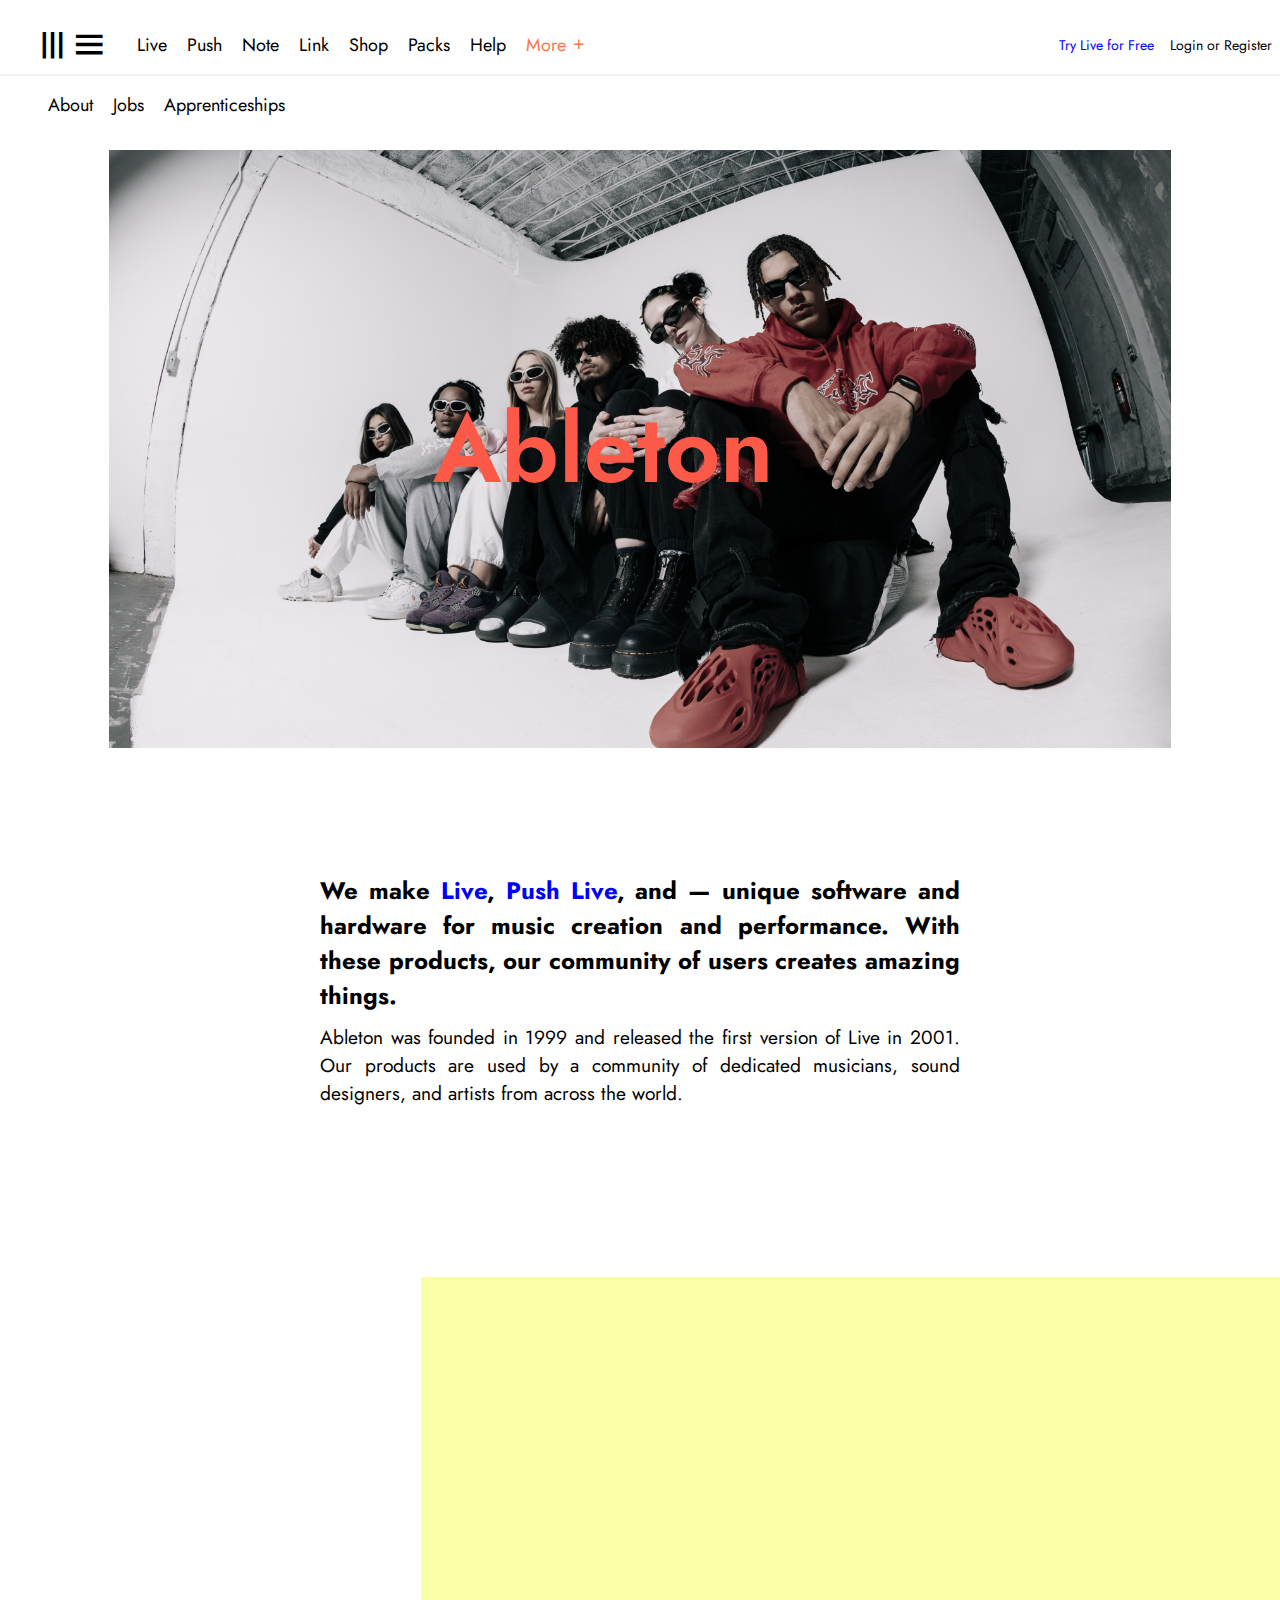
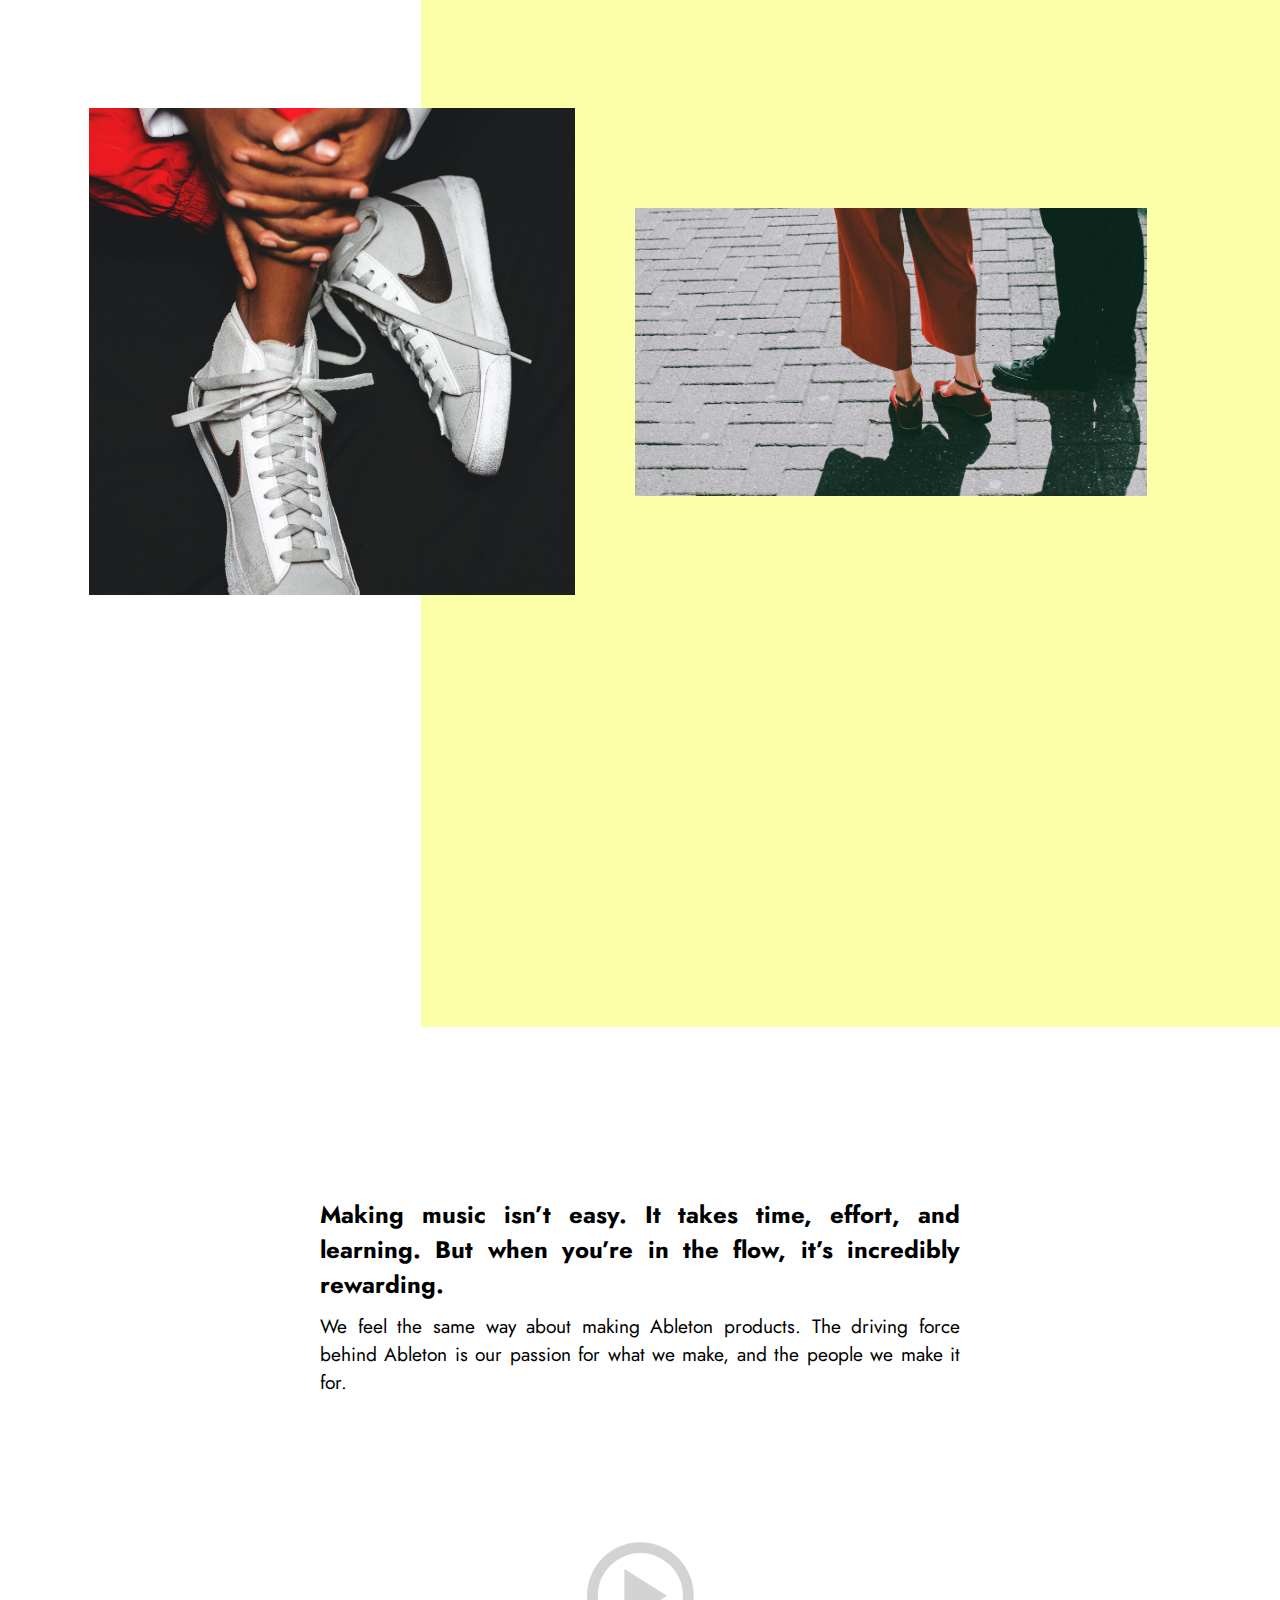
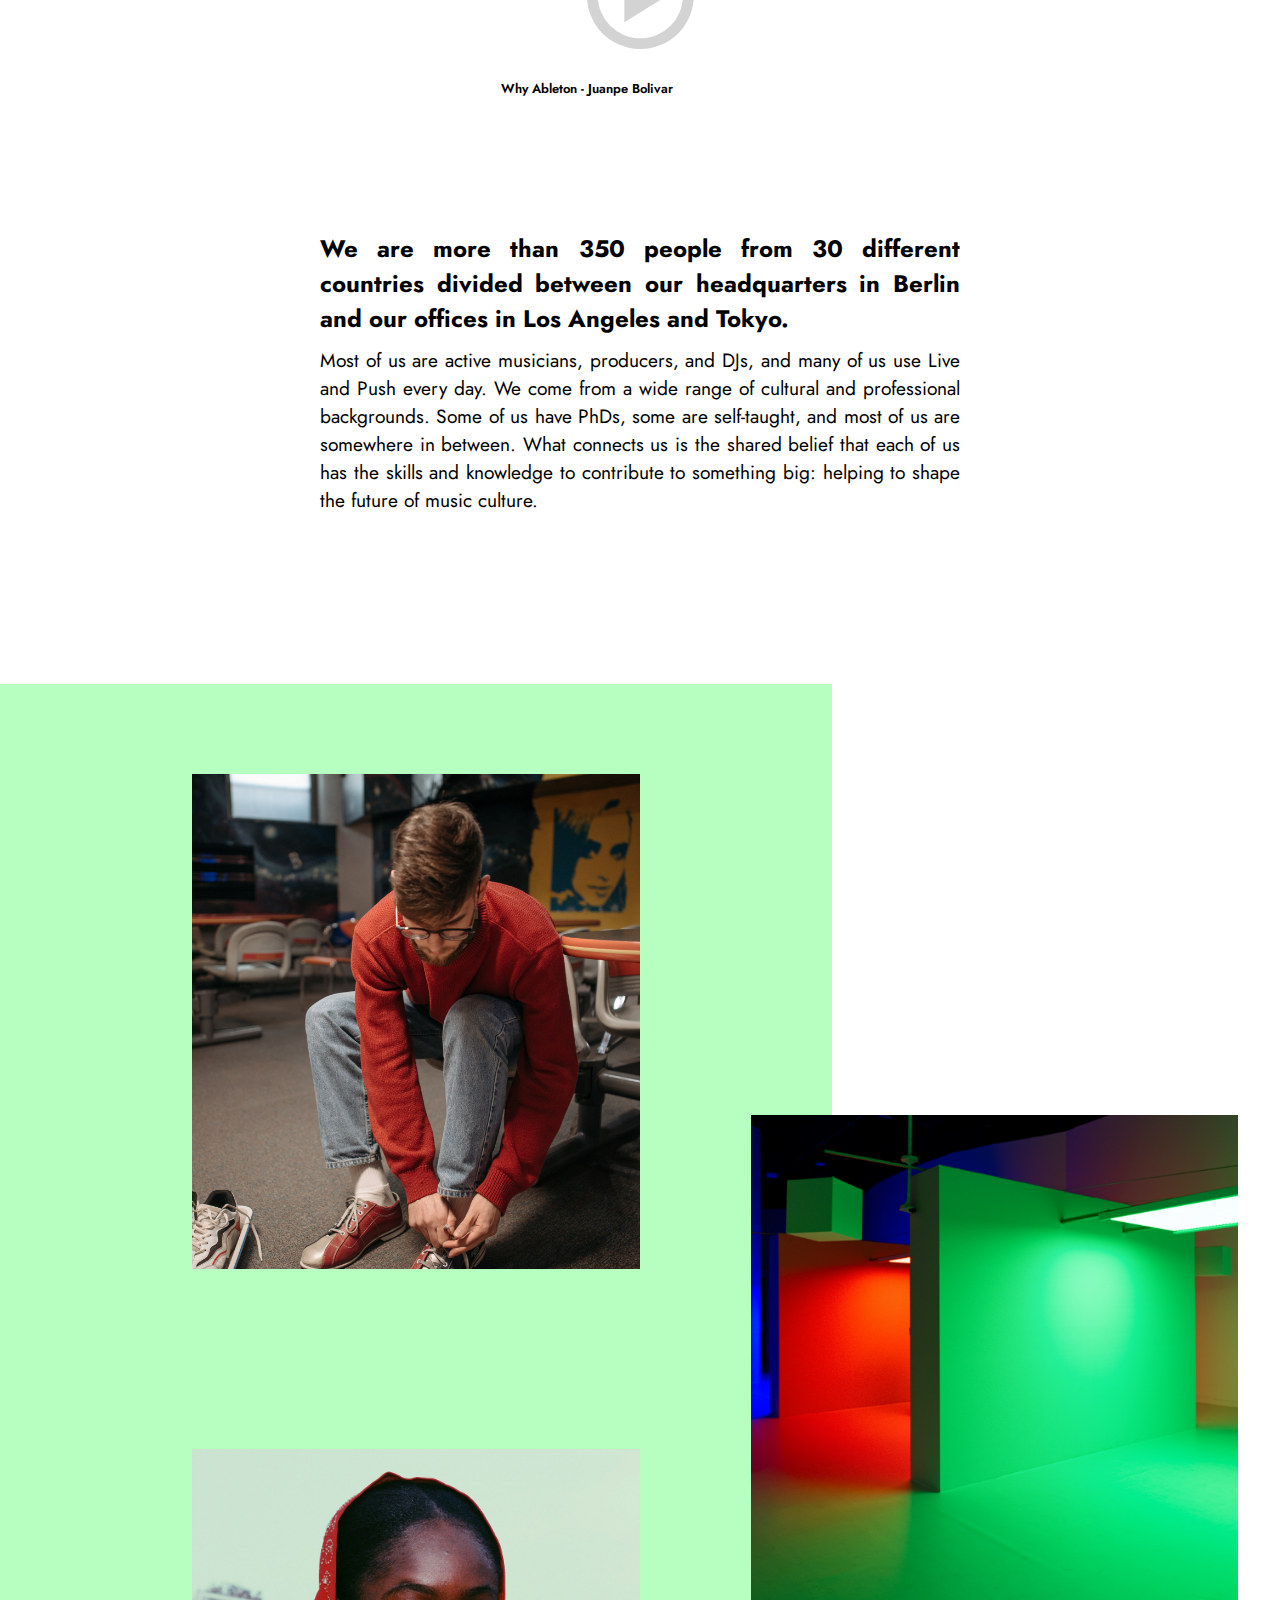
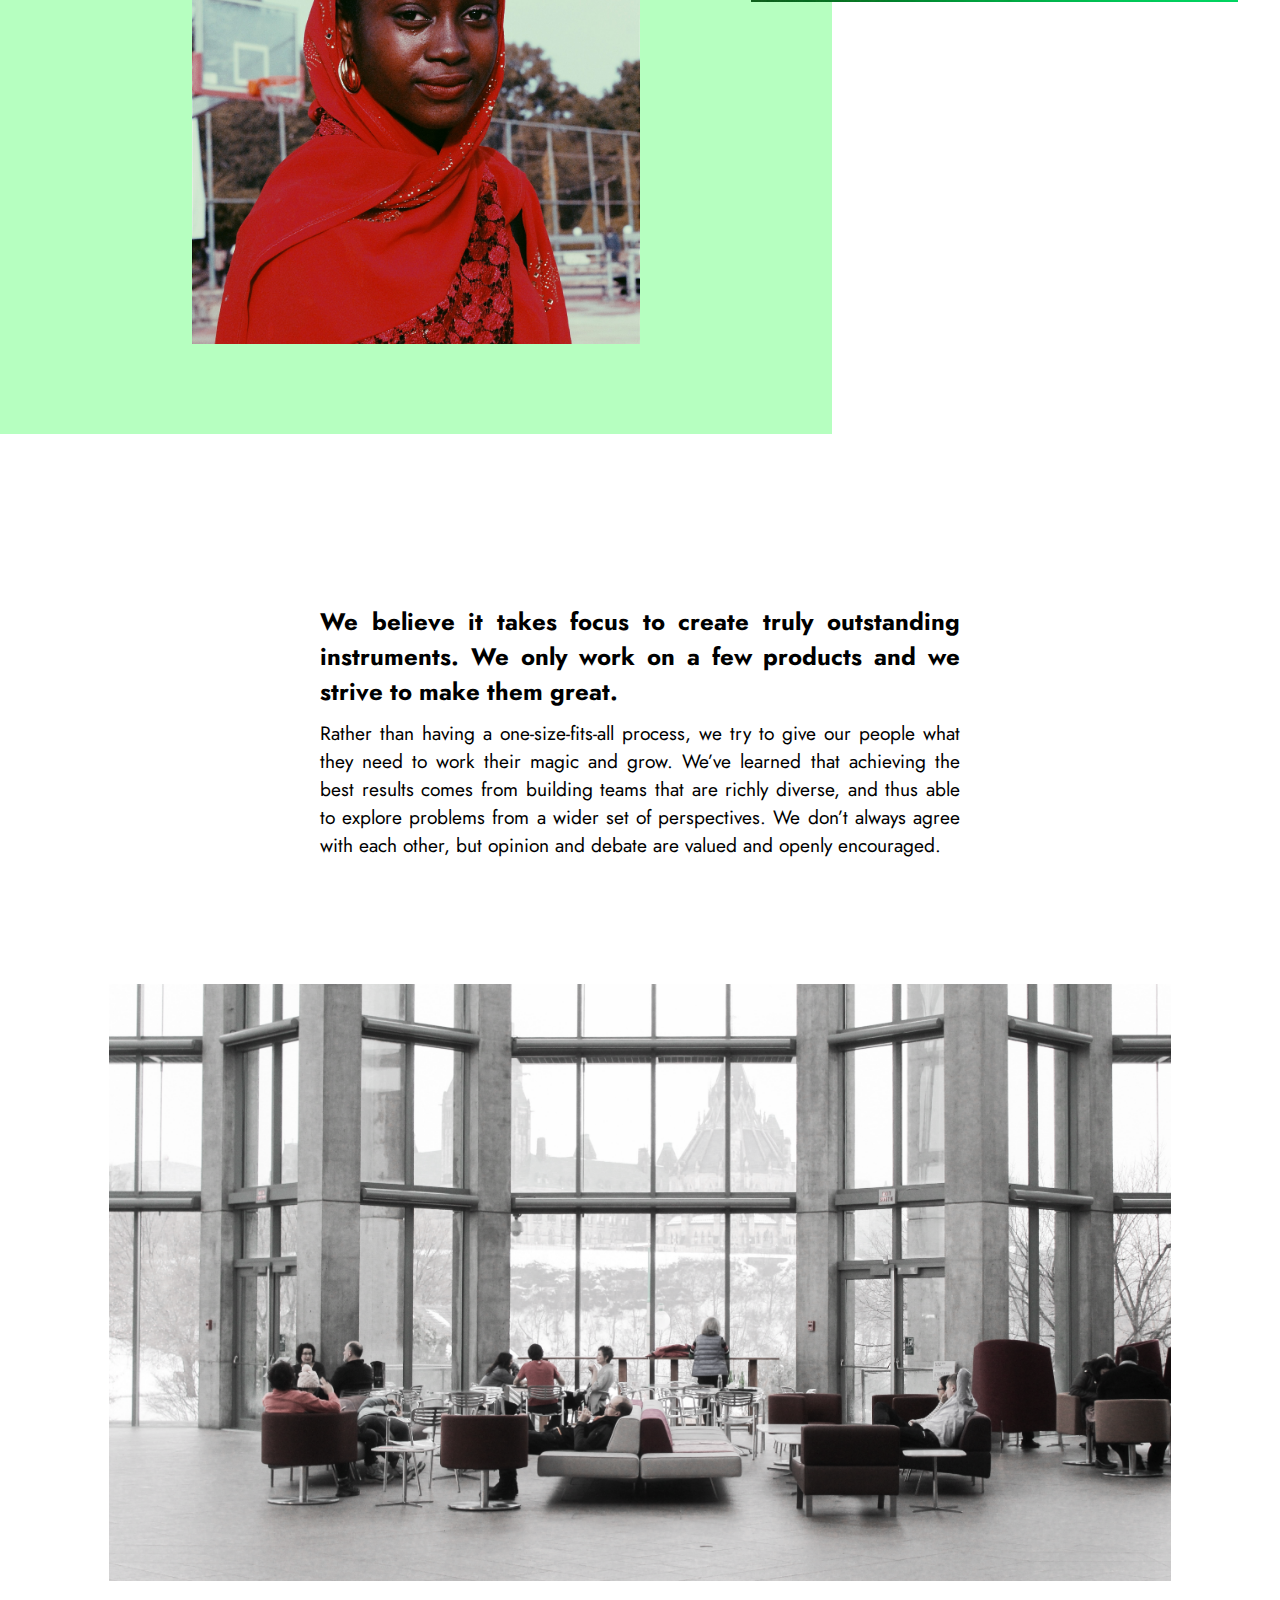
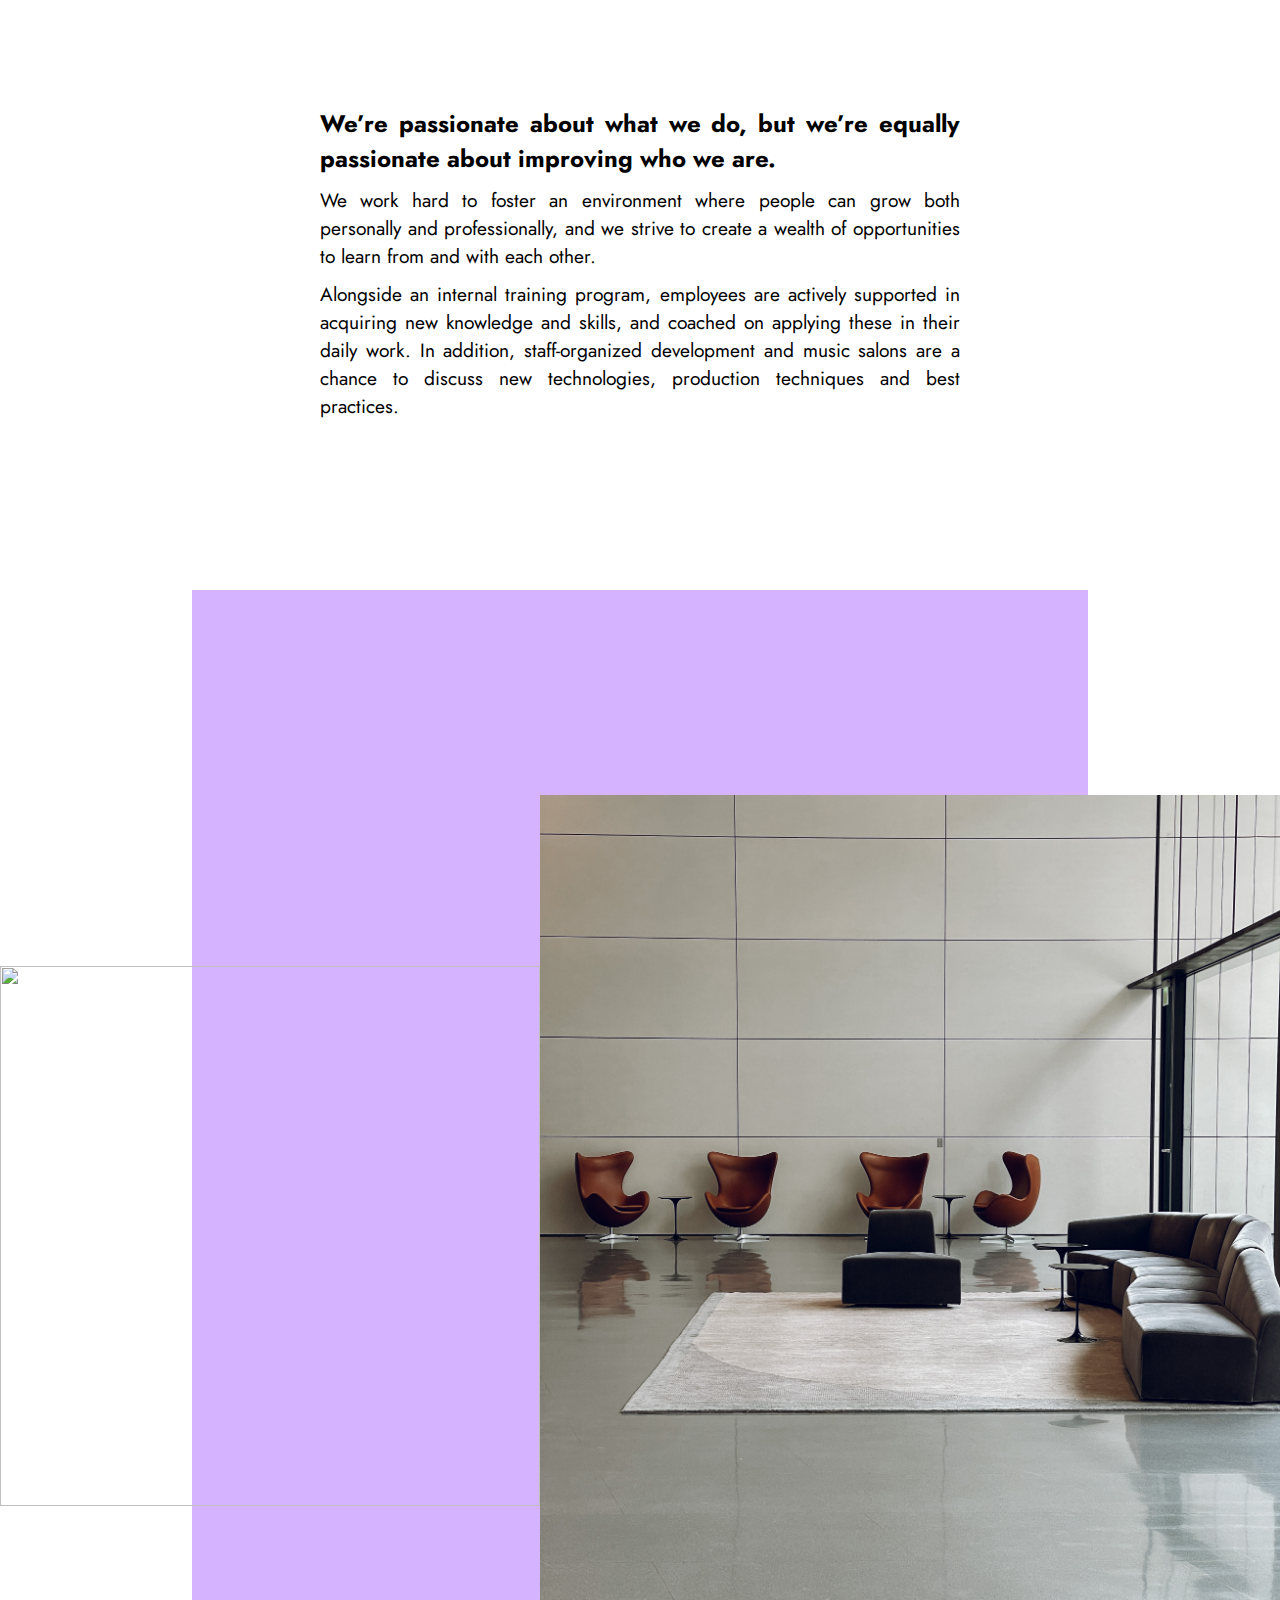
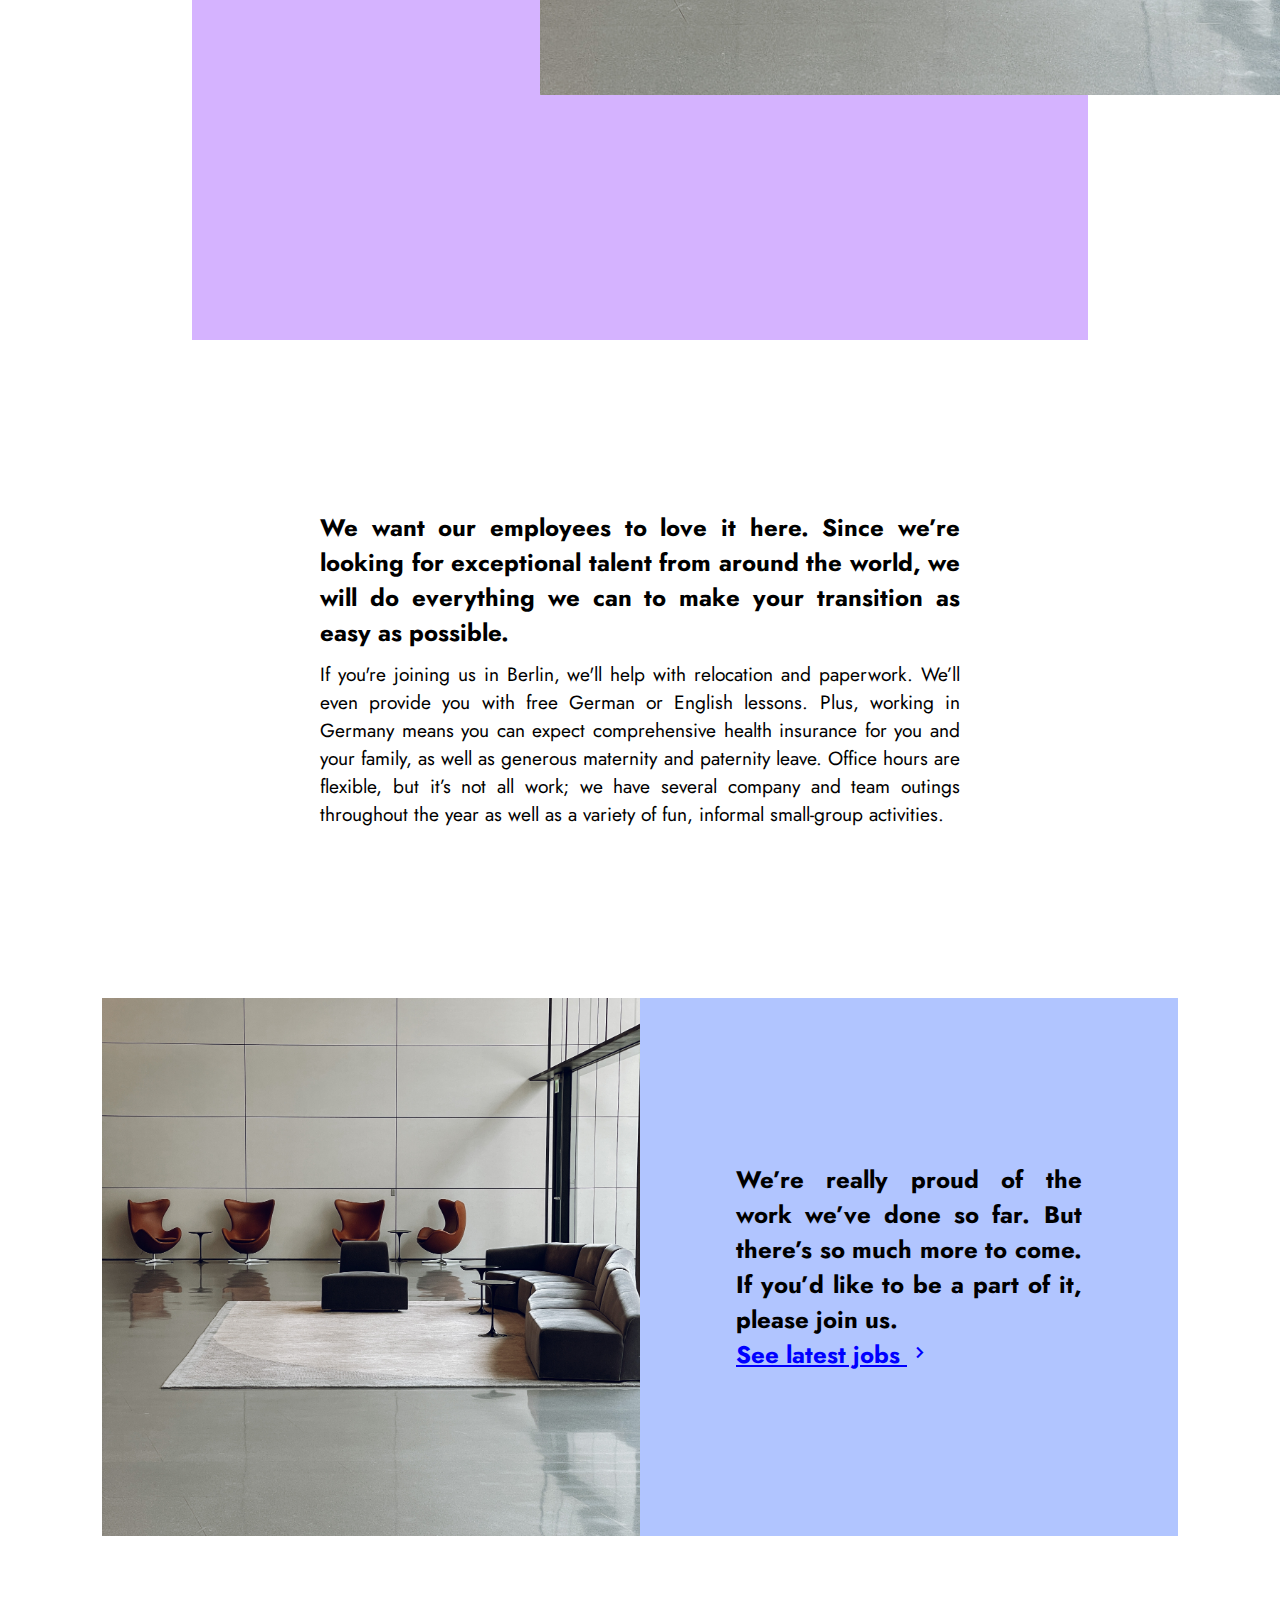
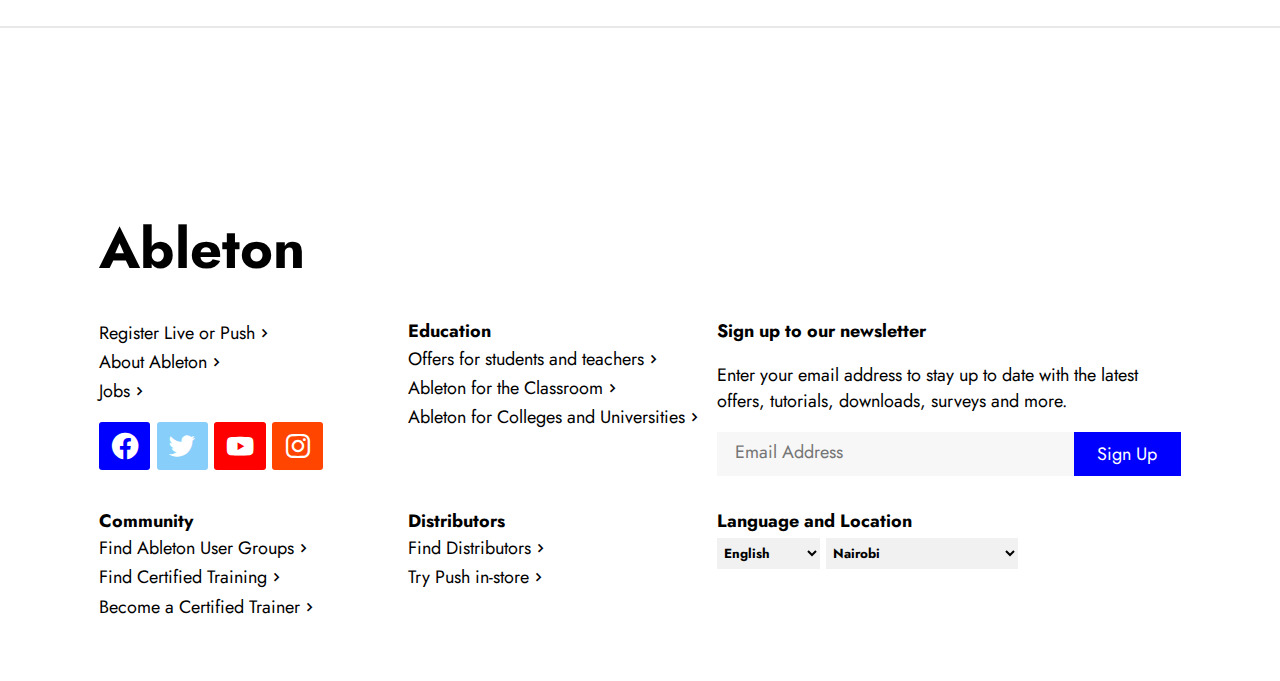
==== commit 0e772ee7: "footer responsiveness" ====
--- a/Ableton/index.html
+++ b/Ableton/index.html
@@ -156,13 +156,11 @@
 
             </nav>
 
-            <nav>
-                <div class="sub-nav-items sub-nav">
+                <div class="sub-nav-items sub-nav" id="nav2">
                     <div class="nav-item" id="about" onclick="setSelected('about')">about</div>
                     <div class="nav-item" id="jobs" onclick="setSelected('jobs')">jobs</div>
                     <div class="nav-item" id="apprentice" onclick="setSelected('apprentice')">apprenticeships</div>
                 </div>
-            </nav>
         </header>
         <section id="about-content">
             <div>
@@ -369,11 +367,11 @@
                                     <option value="1">English</option>
                                     <option value="1">English</option>
                                 </select>
-                                <select name="lang" id="">
-                                    <option value="1">English</option>
-                                    <option value="1">English</option>
-                                    <option value="1">English</option>
-                                    <option value="1">English</option>
+                                <select name="loc" id="">
+                                    <option value="1">Nairobi</option>
+                                    <option value="1">Nairobi</option>
+                                    <option value="1">Nairobi</option>
+                                    <option value="1">Nairobi</option>
                                 </select>
                             </div>
                         </div>
@@ -410,6 +408,18 @@
         var minus = document.getElementById('icon2')
         var dropdown = document.getElementById('dropdown')
         var hidden_nav = document.getElementById('hidden_nav')
+
+        var subnav = document.getElementById("nav2")
+        window.onscroll = (e)=>{
+            var scroll = window.pageYOffset;
+            if (scroll > 70) {
+                subnav.classList.add("scrolly")
+            } else {
+                subnav.classList.remove("scrolly")
+                
+            }
+        }
+
         function toggleshow() {
             if (dropdown.style.display === 'block') {
                 dropdown.style.display = 'none'
--- a/Ableton/index.css
+++ b/Ableton/index.css
@@ -19,6 +19,15 @@
 nav {
   padding-top: 1rem;
 }
+.scrolly{
+  transition: all .5s;
+  background: #fffffff5;
+  position: fixed;
+  width: 100%;
+  top: 0;
+  padding: 3rem 0 1rem 0 ;
+  z-index: 9999;
+}
 .main-nav {
   border-bottom: 2px solid #d3d3d350;
   display: grid;
@@ -26,6 +35,7 @@
 }
 .sub-nav {
   padding-left: 3rem;
+  padding-top: 1rem;
 }
 .before-drop {
   grid-area: 1/1/2/5;
@@ -604,6 +614,30 @@
     grid-template-columns: auto;
   }
   .g4-text {
-    padding: 1rem;
-  }
-}
+    padding-inline: 4rem;
+    text-align: center;
+  }
+  .footer {
+    margin-top: 5vh;
+    grid-template-rows: auto auto auto;
+    /* grid-row-gap: 1rem;   */
+  }
+  .footer-top-row , .footer-bottom-row{
+    grid-row-gap: 1rem;
+    grid-template-rows: auto auto auto;
+    grid-template-columns: auto;
+}
+.langloc select:nth-child(1),.langloc select:nth-child(2){
+  width: 100%;
+  min-height: 3.5rem;
+}
+.langloc{
+    margin-top: .5rem;
+    display: grid;
+    grid-template-columns: 1fr 1fr;
+    justify-content: space-around;
+    grid-column-gap: .5rem;
+
+}
+
+}
